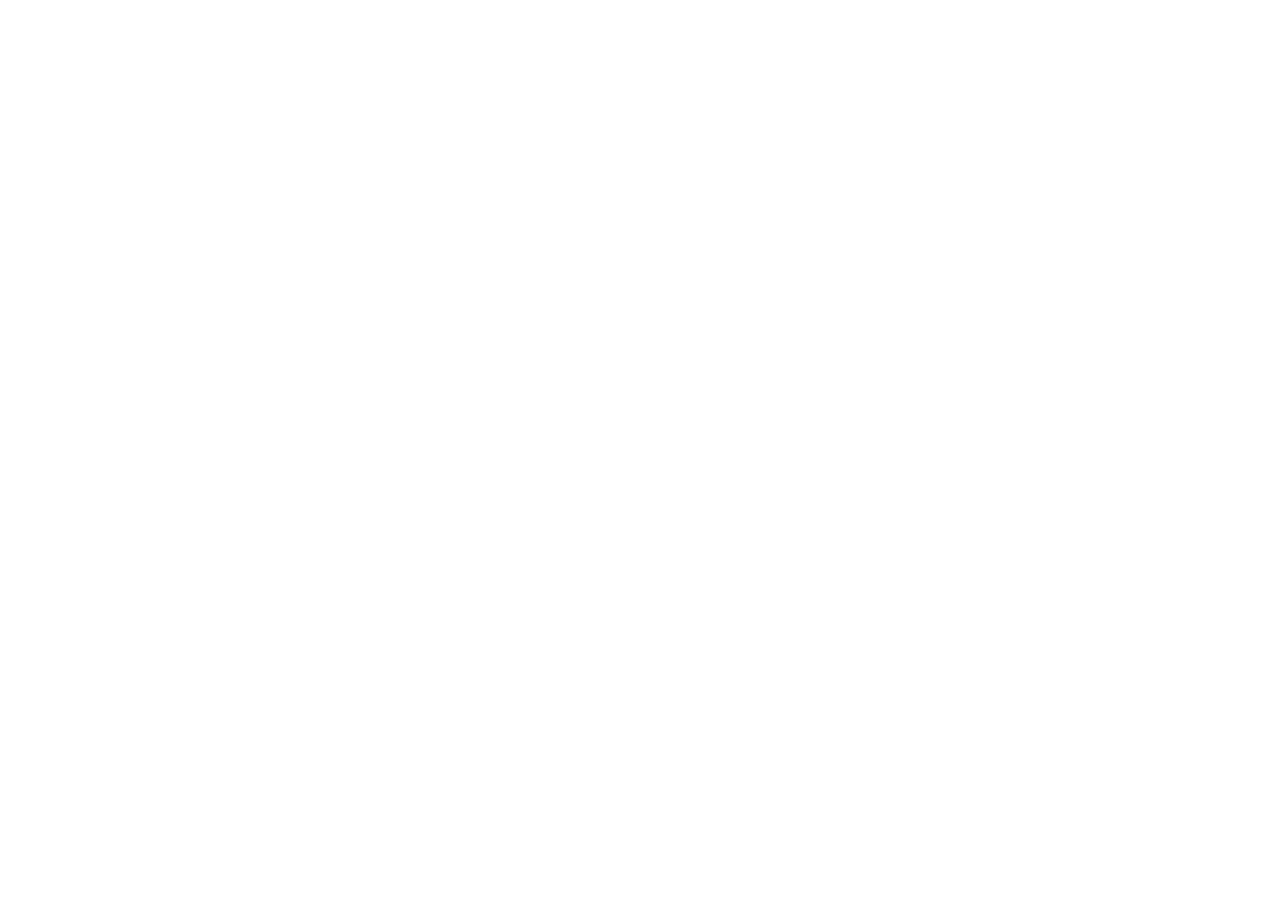
==== index.html @ 739faef0 "Politics & Philosophy site" ====
<!doctype html>
<html lang="en">
<head>
<meta charset="utf-8">
<title>Politics &amp; Philosophy</title>
<link rel="canonical" href="https://politicsphilosophy.com/">
<meta http-equiv="refresh" content="0; url=https://politicsphilosophy.com/">
<meta name="robots" content="noindex">
<script>location.replace("https://politicsphilosophy.com/" + location.pathname.slice(1) + location.search + location.hash);</script>
</head>
<body>
<p>polisphilo.com is the short address of <a href="https://politicsphilosophy.com/">politicsphilosophy.com</a>, the Politics &amp; Philosophy community. Taking you there now.</p>
</body>
</html>
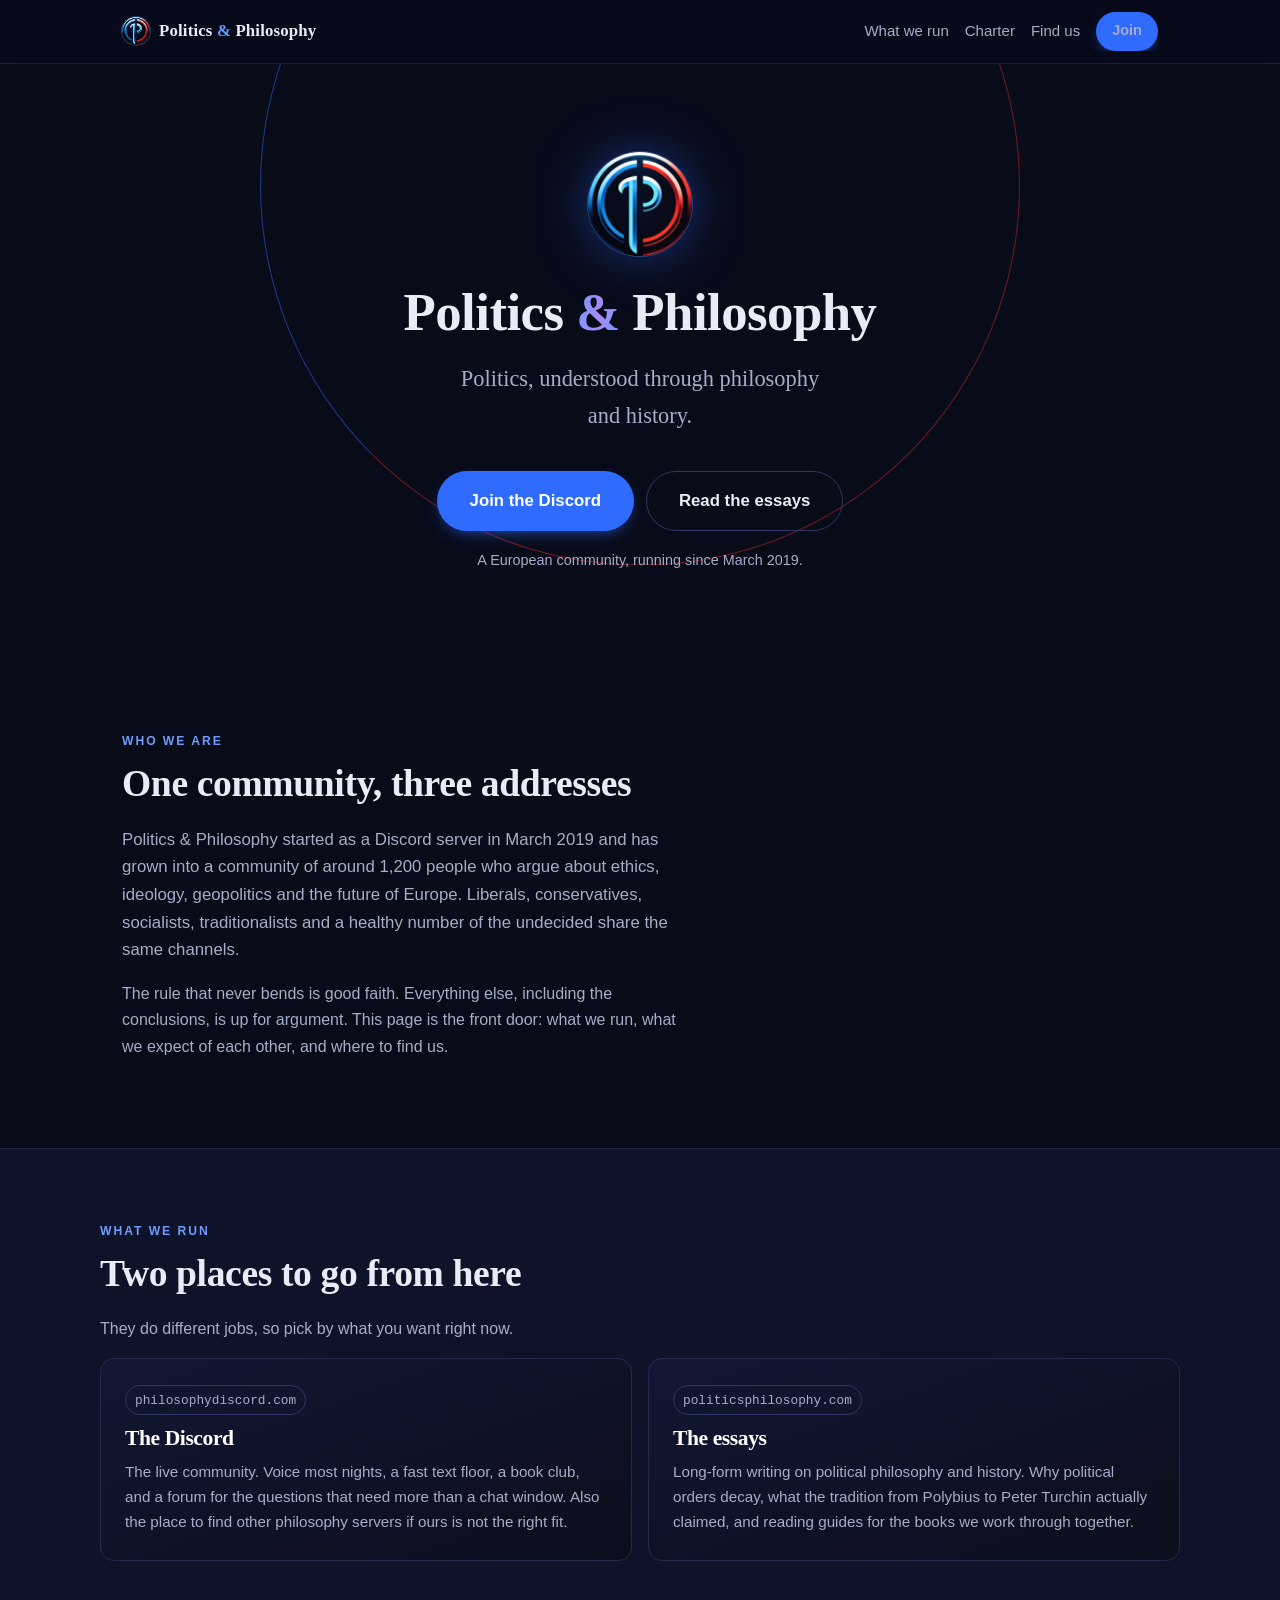
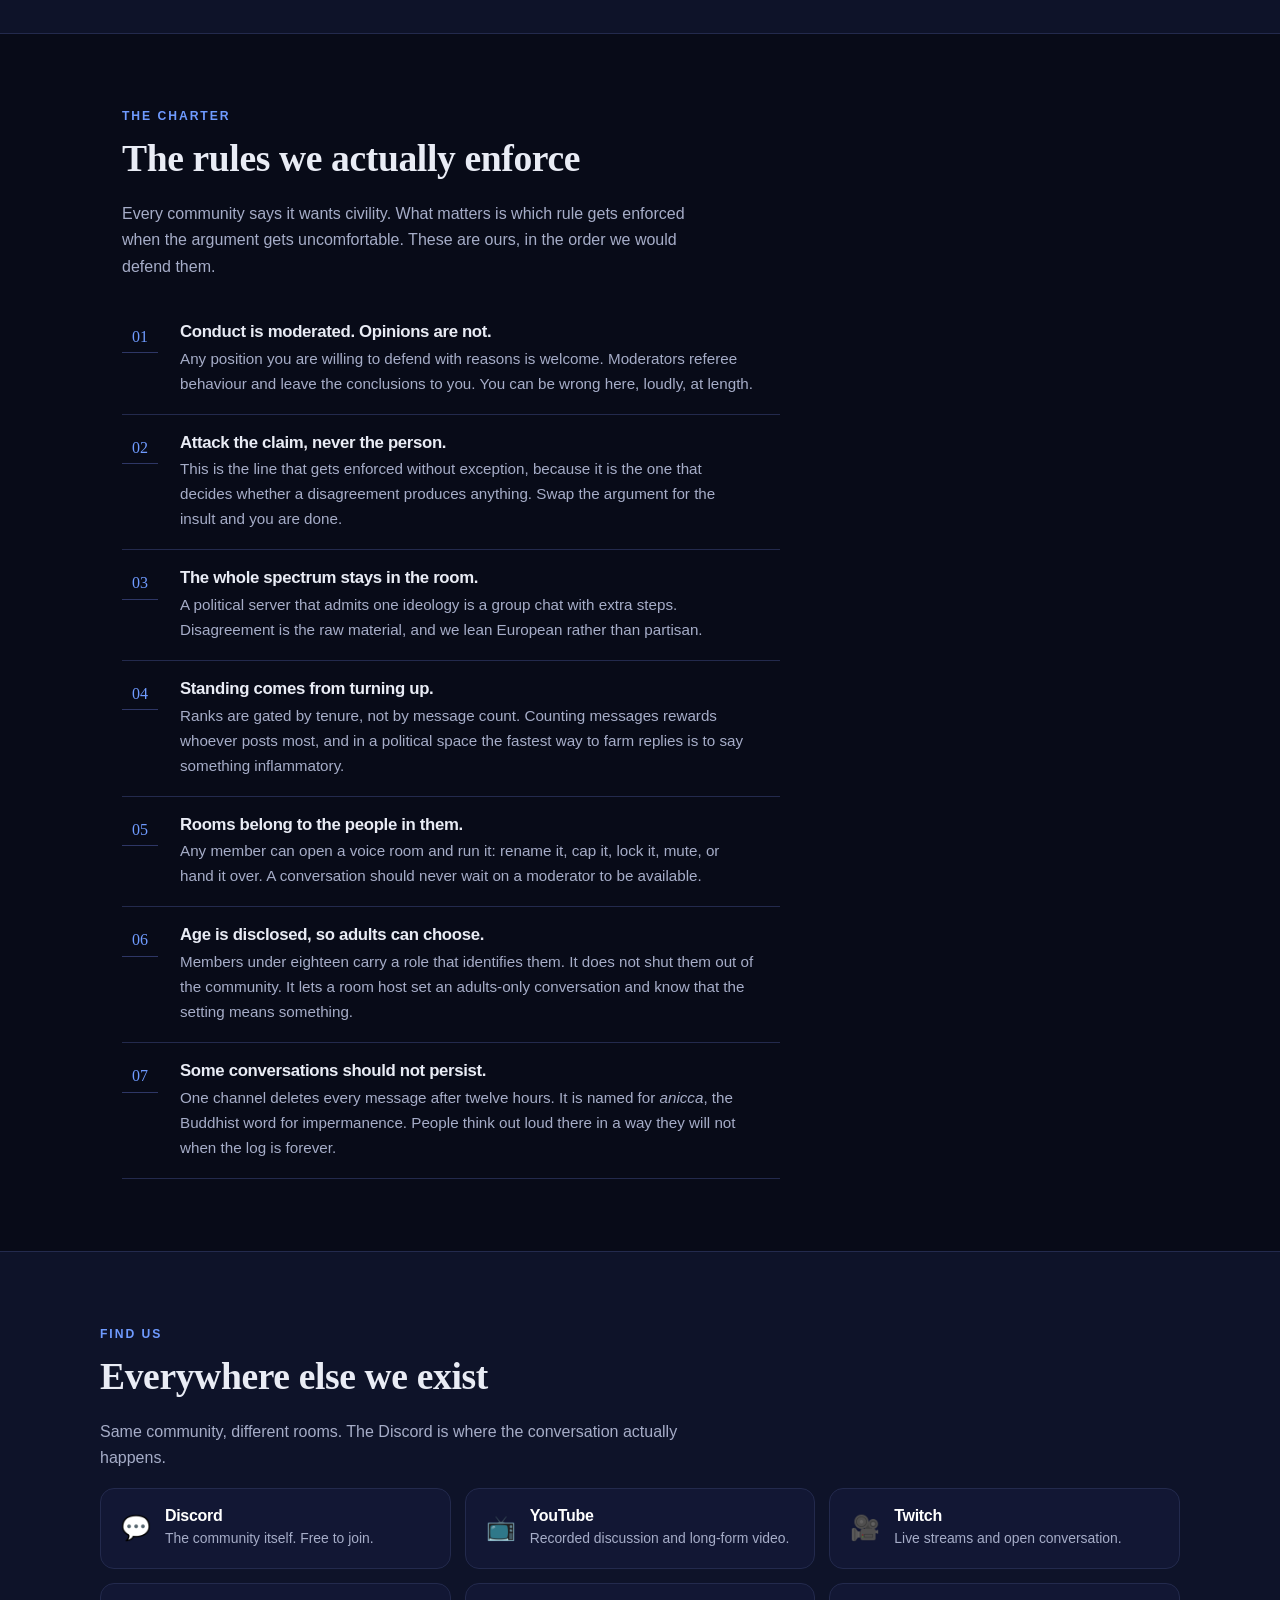
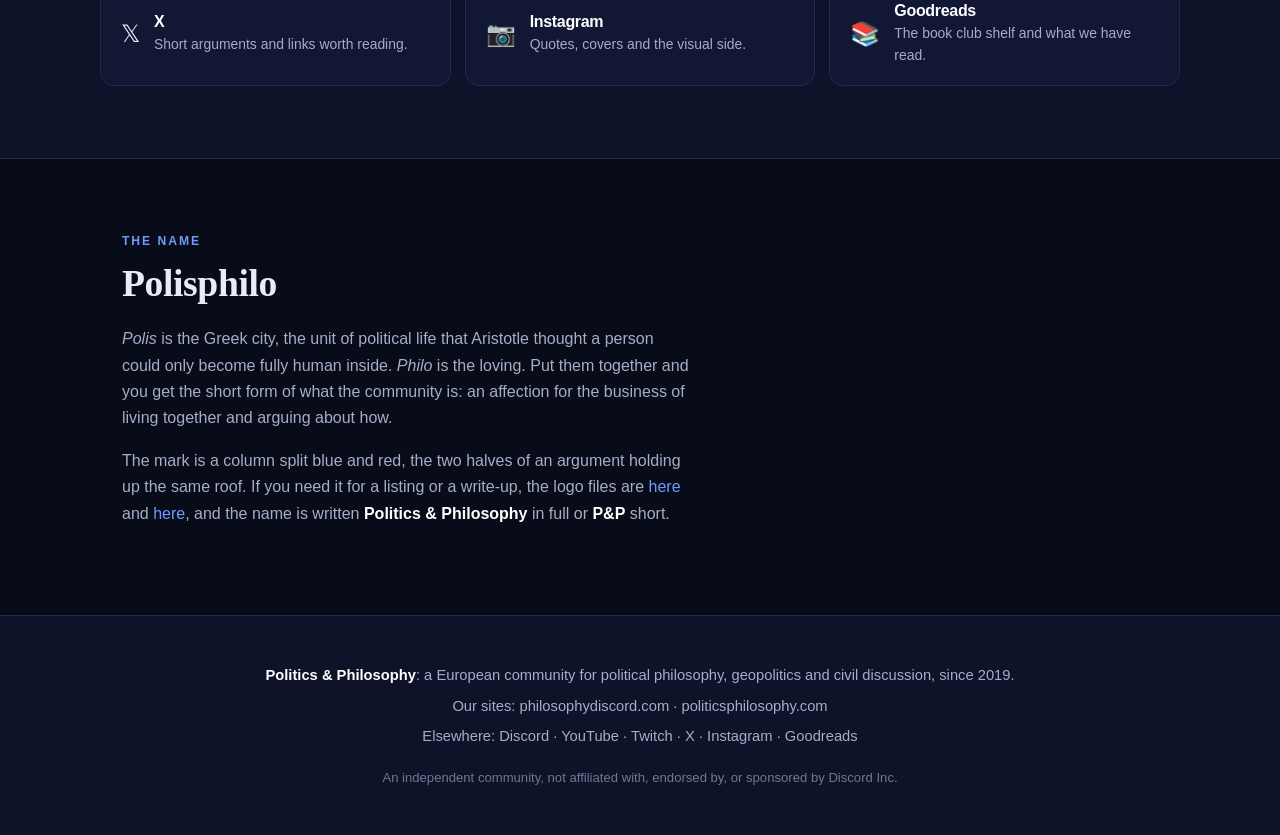
==== commit 2e42f05b: "Turn polisphilo.com into the entity hub Was a meta-refresh stub for politicsphilosophy.com. Now it i" ====
--- a/index.html
+++ b/index.html
@@ -2,13 +2,232 @@
 <html lang="en">
 <head>
 <meta charset="utf-8">
-<title>Politics &amp; Philosophy</title>
-<link rel="canonical" href="https://politicsphilosophy.com/">
-<meta http-equiv="refresh" content="0; url=https://politicsphilosophy.com/">
-<meta name="robots" content="noindex">
-<script>location.replace("https://politicsphilosophy.com/" + location.pathname.slice(1) + location.search + location.hash);</script>
+<meta name="viewport" content="width=device-width, initial-scale=1">
+<meta name="robots" content="index,follow,max-image-preview:large,max-snippet:-1">
+<meta name="theme-color" content="#080b18">
+
+<link rel="canonical" href="https://polisphilo.com/">
+
+<title>Politics &amp; Philosophy — The Community, and How It Works</title>
+<meta name="description" content="Politics & Philosophy is a European community for political philosophy, running since March 2019. What we publish, where to find us, and the rules we actually enforce.">
+
+<meta property="og:type" content="website">
+<meta property="og:site_name" content="Politics &amp; Philosophy">
+<meta property="og:url" content="https://polisphilo.com/">
+<meta property="og:title" content="Politics &amp; Philosophy — The Community, and How It Works">
+<meta property="og:description" content="A European community for political philosophy, running since March 2019. What we publish, where to find us, and the rules we actually enforce.">
+<meta property="og:image" content="https://polisphilo.com/og.png">
+<meta property="og:image:width" content="1200">
+<meta property="og:image:height" content="630">
+<meta name="twitter:card" content="summary_large_image">
+<meta name="twitter:site" content="@polisphilo">
+<meta name="twitter:title" content="Politics &amp; Philosophy — The Community, and How It Works">
+<meta name="twitter:description" content="A European community for political philosophy, running since March 2019.">
+<meta name="twitter:image" content="https://polisphilo.com/og.png">
+
+<link rel="icon" href="/favicon.png" type="image/png">
+<link rel="stylesheet" href="/style.css">
+<script>document.documentElement.className += ' js';</script>
+<script src="/app.js" defer></script>
+
+<script type="application/ld+json">
+{
+  "@context": "https://schema.org",
+  "@graph": [
+    {
+      "@type": "Organization",
+      "@id": "https://polisphilo.com/#org",
+      "name": "Politics & Philosophy",
+      "alternateName": "P&P",
+      "url": "https://polisphilo.com/",
+      "logo": "https://polisphilo.com/logo.png",
+      "image": "https://polisphilo.com/og.png",
+      "foundingDate": "2019-03-08",
+      "description": "A free-speech European community for political philosophy, ethics, geopolitics and European politics, running on Discord since 2019.",
+      "slogan": "Politics, understood through philosophy and history.",
+      "sameAs": [
+        "https://politicsphilosophy.com/",
+        "https://philosophydiscord.com/",
+        "https://discord.com/invite/politics-philosophy-553617191358955520",
+        "https://x.com/polisphilo",
+        "https://www.youtube.com/@polisphilo",
+        "https://www.twitch.tv/polisphilo",
+        "https://www.instagram.com/polisphilo",
+        "https://www.goodreads.com/group/show/7275049-politics-philosophy-book-club",
+        "https://disboard.org/server/553617191358955520",
+        "https://discadia.com/server/PoliticsPhilosophy",
+        "https://top.gg/discord/servers/872885277177040896",
+        "https://discord.me/european",
+        "https://discords.com/servers/553617191358955520"
+      ],
+      "knowsAbout": ["Political philosophy","Geopolitics","European politics","History of political thought","Socratic method","Political theory","Ethics"]
+    },
+    {
+      "@type": "WebSite",
+      "@id": "https://polisphilo.com/#website",
+      "name": "Politics & Philosophy",
+      "url": "https://polisphilo.com/",
+      "inLanguage": "en",
+      "publisher": {"@id": "https://polisphilo.com/#org"}
+    }
+  ]
+}
+</script>
 </head>
 <body>
-<p>polisphilo.com is the short address of <a href="https://politicsphilosophy.com/">politicsphilosophy.com</a>, the Politics &amp; Philosophy community. Taking you there now.</p>
+
+<nav class="topbar">
+  <div class="topbar-in">
+    <a class="brand" href="/"><img src="/mark.png" alt="" width="28" height="28"> <span>Politics <em>&amp;</em> Philosophy</span></a>
+    <div class="site-links">
+      <a href="#properties">What we run</a>
+      <a href="#charter">Charter</a>
+      <a href="#find">Find us</a>
+      <a class="btn btn-sm" href="https://discord.gg/RZgT4HBjCR" rel="noopener">Join</a>
+    </div>
+  </div>
+  <span class="progress"></span>
+</nav>
+
+<header class="identity">
+  <div class="arc" aria-hidden="true"></div>
+  <img class="mark" src="/mark.png" alt="The Politics &amp; Philosophy monogram" width="104" height="104">
+  <h1>Politics <span class="grad">&amp;</span> Philosophy</h1>
+  <p class="tagline">Politics, understood through philosophy and history.</p>
+  <div class="cta-row">
+    <a class="btn btn-lg" href="https://philosophydiscord.com/">Join the Discord</a>
+    <a class="btn btn-lg btn-ghost" href="https://politicsphilosophy.com/">Read the essays</a>
+  </div>
+  <p class="microcopy">A European community, running since March 2019.</p>
+</header>
+
+<main>
+  <section class="band">
+    <div class="band-head" data-reveal>
+      <span class="kicker">Who we are</span>
+      <h2>One community, three addresses</h2>
+      <p class="lead-sm">Politics &amp; Philosophy started as a Discord server in March 2019 and has grown into a
+        community of around 1,200 people who argue about ethics, ideology, geopolitics and the future of Europe.
+        Liberals, conservatives, socialists, traditionalists and a healthy number of the undecided share the same
+        channels.</p>
+      <p>The rule that never bends is good faith. Everything else, including the conclusions, is up for argument.
+        This page is the front door: what we run, what we expect of each other, and where to find us.</p>
+    </div>
+  </section>
+
+  <section class="band alt" id="properties">
+    <div class="band-head" data-reveal><span class="kicker">What we run</span><h2>Two places to go from here</h2>
+      <p>They do different jobs, so pick by what you want right now.</p></div>
+    <div class="properties" data-stagger>
+      <div class="property chat" data-reveal>
+        <span class="dom">philosophydiscord.com</span>
+        <h3><a href="https://philosophydiscord.com/">The Discord</a></h3>
+        <p>The live community. Voice most nights, a fast text floor, a book club, and a forum for the questions
+          that need more than a chat window. Also the place to find other philosophy servers if ours is not
+          the right fit.</p>
+      </div>
+      <div class="property pub" data-reveal>
+        <span class="dom">politicsphilosophy.com</span>
+        <h3><a href="https://politicsphilosophy.com/">The essays</a></h3>
+        <p>Long-form writing on political philosophy and history. Why political orders decay, what the tradition
+          from Polybius to Peter Turchin actually claimed, and reading guides for the books we work through
+          together.</p>
+      </div>
+    </div>
+  </section>
+
+  <section class="band" id="charter">
+    <div class="band-head" data-reveal>
+      <span class="kicker">The charter</span>
+      <h2>The rules we actually enforce</h2>
+      <p>Every community says it wants civility. What matters is which rule gets enforced when the argument
+        gets uncomfortable. These are ours, in the order we would defend them.</p>
+    </div>
+    <ol class="charter" data-stagger>
+      <li data-reveal>
+        <h3>Conduct is moderated. Opinions are not.</h3>
+        <p>Any position you are willing to defend with reasons is welcome. Moderators referee behaviour and
+          leave the conclusions to you. You can be wrong here, loudly, at length.</p>
+      </li>
+      <li data-reveal>
+        <h3>Attack the claim, never the person.</h3>
+        <p>This is the line that gets enforced without exception, because it is the one that decides whether a
+          disagreement produces anything. Swap the argument for the insult and you are done.</p>
+      </li>
+      <li data-reveal>
+        <h3>The whole spectrum stays in the room.</h3>
+        <p>A political server that admits one ideology is a group chat with extra steps. Disagreement is the raw
+          material, and we lean European rather than partisan.</p>
+      </li>
+      <li data-reveal>
+        <h3>Standing comes from turning up.</h3>
+        <p>Ranks are gated by tenure, not by message count. Counting messages rewards whoever posts most, and in
+          a political space the fastest way to farm replies is to say something inflammatory.</p>
+      </li>
+      <li data-reveal>
+        <h3>Rooms belong to the people in them.</h3>
+        <p>Any member can open a voice room and run it: rename it, cap it, lock it, mute, or hand it over. A
+          conversation should never wait on a moderator to be available.</p>
+      </li>
+      <li data-reveal>
+        <h3>Age is disclosed, so adults can choose.</h3>
+        <p>Members under eighteen carry a role that identifies them. It does not shut them out of the community.
+          It lets a room host set an adults-only conversation and know that the setting means something.</p>
+      </li>
+      <li data-reveal>
+        <h3>Some conversations should not persist.</h3>
+        <p>One channel deletes every message after twelve hours. It is named for <em>anicca</em>, the Buddhist
+          word for impermanence. People think out loud there in a way they will not when the log is forever.</p>
+      </li>
+    </ol>
+  </section>
+
+  <section class="band alt" id="find">
+    <div class="band-head" data-reveal><span class="kicker">Find us</span><h2>Everywhere else we exist</h2>
+      <p>Same community, different rooms. The Discord is where the conversation actually happens.</p></div>
+    <div class="platforms" data-stagger>
+      <div class="platform discord" data-reveal><span class="g">💬</span>
+        <div><h3><a href="https://discord.gg/RZgT4HBjCR" rel="noopener">Discord</a></h3><p>The community itself. Free to join.</p></div></div>
+      <div class="platform youtube" data-reveal><span class="g">📺</span>
+        <div><h3><a href="https://www.youtube.com/@polisphilo" rel="noopener">YouTube</a></h3><p>Recorded discussion and long-form video.</p></div></div>
+      <div class="platform twitch" data-reveal><span class="g">🎥</span>
+        <div><h3><a href="https://www.twitch.tv/polisphilo" rel="noopener">Twitch</a></h3><p>Live streams and open conversation.</p></div></div>
+      <div class="platform x" data-reveal><span class="g">𝕏</span>
+        <div><h3><a href="https://x.com/polisphilo" rel="noopener">X</a></h3><p>Short arguments and links worth reading.</p></div></div>
+      <div class="platform instagram" data-reveal><span class="g">📷</span>
+        <div><h3><a href="https://www.instagram.com/polisphilo" rel="noopener">Instagram</a></h3><p>Quotes, covers and the visual side.</p></div></div>
+      <div class="platform goodreads" data-reveal><span class="g">📚</span>
+        <div><h3><a href="https://www.goodreads.com/group/show/7275049-politics-philosophy-book-club" rel="noopener">Goodreads</a></h3><p>The book club shelf and what we have read.</p></div></div>
+    </div>
+  </section>
+
+  <section class="band">
+    <div class="band-head" data-reveal>
+      <span class="kicker">The name</span>
+      <h2>Polisphilo</h2>
+      <p><em>Polis</em> is the Greek city, the unit of political life that Aristotle thought a person could only
+        become fully human inside. <em>Philo</em> is the loving. Put them together and you get the short form of
+        what the community is: an affection for the business of living together and arguing about how.</p>
+      <p>The mark is a column split blue and red, the two halves of an argument holding up the same roof. If you
+        need it for a listing or a write-up, the logo files are
+        <a href="/logo.png">here</a> and <a href="/mark.png">here</a>, and the name is written
+        <strong>Politics &amp; Philosophy</strong> in full or <strong>P&amp;P</strong> short.</p>
+    </div>
+  </section>
+</main>
+
+<footer class="foot">
+  <p><strong>Politics &amp; Philosophy</strong>: a European community for political philosophy, geopolitics and civil discussion, since 2019.</p>
+  <p>Our sites: <a href="https://philosophydiscord.com/">philosophydiscord.com</a> ·
+     <a href="https://politicsphilosophy.com/">politicsphilosophy.com</a></p>
+  <p>Elsewhere: <a href="https://discord.gg/RZgT4HBjCR" rel="noopener">Discord</a> ·
+     <a href="https://www.youtube.com/@polisphilo" rel="noopener">YouTube</a> ·
+     <a href="https://www.twitch.tv/polisphilo" rel="noopener">Twitch</a> ·
+     <a href="https://x.com/polisphilo" rel="noopener">X</a> ·
+     <a href="https://www.instagram.com/polisphilo" rel="noopener">Instagram</a> ·
+     <a href="https://www.goodreads.com/group/show/7275049-politics-philosophy-book-club" rel="noopener">Goodreads</a></p>
+  <p class="disclaimer">An independent community, not affiliated with, endorsed by, or sponsored by Discord Inc.</p>
+</footer>
+
 </body>
 </html>
--- a/style.css
+++ b/style.css
@@ -0,0 +1,414 @@
+/* Politics & Philosophy — polisphilo.com */
+
+:root{
+  --bg:#080b18; --bg2:#0b0e1a; --panel:#121734; --panel2:#0e1329; --ink:#e9ecf5; --muted:#a6adc8;
+  --blue:#2f6bff; --blue2:#1e40af; --blue-lit:#6f9bff; --red:#dc2626; --red2:#a01818;
+  --violet:#8b5cf6; --green:#22c55e;
+  --line:#232a4d; --line2:#2e3766; --radius:14px; --max:1080px;
+  --serif:"Iowan Old Style","Palatino Linotype",Palatino,Georgia,"Times New Roman",serif;
+  --sans:-apple-system,BlinkMacSystemFont,"Segoe UI",Roboto,Helvetica,Arial,sans-serif;
+  font-synthesis:none;
+}
+*{box-sizing:border-box}
+html{scroll-behavior:smooth; scroll-padding-top:84px}
+body{
+  margin:0; background:var(--bg); color:var(--ink);
+  font:16px/1.65 var(--sans); -webkit-font-smoothing:antialiased; overflow-x:hidden;
+}
+h1,h2,h3{line-height:1.15; letter-spacing:-.02em; margin:0 0 .5em}
+h1,h2{font-family:var(--serif); letter-spacing:-.01em}
+h1{font-size:clamp(2.4rem,6.4vw,4rem)}
+h2{font-size:clamp(1.65rem,3.6vw,2.35rem); margin-bottom:.55em}
+h3{font-size:1.15rem}
+p{margin:0 0 1em}
+a{color:var(--blue-lit); text-decoration:none}
+a:hover{text-decoration:underline}
+strong{color:#fff}
+img{max-width:100%; height:auto}
+::selection{background:rgba(47,107,255,.4); color:#fff}
+:focus-visible{outline:2px solid var(--blue-lit); outline-offset:3px; border-radius:6px}
+
+/* ---------- buttons ---------- */
+.btn{
+  position:relative; display:inline-block; background:var(--blue); color:#fff; font-weight:600;
+  padding:.7em 1.3em; border-radius:999px; border:1px solid transparent; overflow:hidden;
+  transition:transform .18s cubic-bezier(.2,.8,.3,1), background .18s, box-shadow .18s;
+  box-shadow:0 6px 18px -8px rgba(47,107,255,.9);
+}
+.btn:hover{background:var(--blue2); text-decoration:none; transform:translateY(-2px); box-shadow:0 12px 26px -10px rgba(47,107,255,.95)}
+.btn:active{transform:translateY(0)}
+.btn::after{
+  content:""; position:absolute; inset:0; pointer-events:none;
+  background:linear-gradient(105deg,transparent 35%,rgba(255,255,255,.35) 50%,transparent 65%);
+  transform:translateX(-120%);
+}
+.btn:hover::after{animation:sweep .7s ease}
+@keyframes sweep{to{transform:translateX(120%)}}
+.btn-lg{padding:.9em 1.9em; font-size:1.05rem}
+.btn-sm{padding:.45em 1.05em; font-size:.9rem}
+.btn-ghost{background:transparent; border-color:var(--line2); color:var(--ink); box-shadow:none}
+.btn-ghost:hover{background:rgba(47,107,255,.12); border-color:var(--blue); box-shadow:none}
+
+.invite{font-family:ui-monospace,SFMono-Regular,Menlo,monospace; font-size:.95em; border-bottom:1px dashed rgba(111,155,255,.5)}
+.invite:hover{text-decoration:none; border-bottom-style:solid}
+
+/* ---------- top bar ---------- */
+.topbar{
+  position:sticky; top:0; z-index:60; background:rgba(8,11,24,.72);
+  backdrop-filter:saturate(160%) blur(14px); -webkit-backdrop-filter:saturate(160%) blur(14px);
+  border-bottom:1px solid rgba(35,42,77,.7);
+}
+.topbar-in{max-width:var(--max); margin:0 auto; padding:12px 22px; display:flex; align-items:center; gap:18px; justify-content:space-between}
+.brand{display:inline-flex; align-items:center; gap:9px; font-weight:700; color:var(--ink); font-family:var(--serif); font-size:1.05rem; letter-spacing:.01em; white-space:nowrap}
+.brand:hover{text-decoration:none}
+.brand img{border-radius:50%; box-shadow:0 0 0 1px rgba(111,155,255,.35)}
+.brand em{font-style:normal; color:var(--blue-lit)}
+.site-links{display:flex; gap:16px; align-items:center; font-size:.94rem; overflow-x:auto; scrollbar-width:none}
+.site-links::-webkit-scrollbar{display:none}
+.site-links > *{flex:0 0 auto}
+.site-links a{color:var(--muted); white-space:nowrap; position:relative}
+.site-links a:not(.btn):after{
+  content:""; position:absolute; left:0; right:0; bottom:-5px; height:1.5px; background:var(--blue-lit);
+  transform:scaleX(0); transform-origin:left; transition:transform .22s ease;
+}
+.site-links a:not(.btn):hover{color:var(--ink); text-decoration:none}
+.site-links a:not(.btn):hover:after,.site-links a[aria-current]:after{transform:scaleX(1)}
+.site-links a[aria-current]{color:var(--ink)}
+.progress{position:absolute; left:0; bottom:-1px; height:2px; width:0; background:linear-gradient(90deg,var(--blue),var(--violet)); transition:width .1s linear}
+
+/* ---------- hero ---------- */
+.hero{position:relative; isolation:isolate; overflow:hidden; border-bottom:1px solid var(--line)}
+.hero::before{
+  content:""; position:absolute; inset:0; z-index:-2;
+  background:linear-gradient(rgba(8,11,24,.82),rgba(8,11,24,.95)), url('/hero-bg.jpg') center 32%/cover no-repeat, var(--panel2);
+}
+.hero::after{
+  content:""; position:absolute; inset:0; z-index:-1; pointer-events:none;
+  background:
+    radial-gradient(60% 50% at 50% 0%, rgba(47,107,255,.18), transparent 70%),
+    linear-gradient(transparent 60%, var(--bg));
+}
+.aurora{position:absolute; inset:0; z-index:-1; overflow:hidden; pointer-events:none}
+.aurora i{
+  position:absolute; display:block; width:46vw; height:46vw; max-width:640px; max-height:640px;
+  border-radius:50%; filter:blur(90px); opacity:.5; will-change:transform;
+}
+.aurora i:nth-child(1){background:rgba(47,107,255,.5); top:-16%; left:-8%; animation:drift1 22s ease-in-out infinite alternate}
+.aurora i:nth-child(2){background:rgba(220,38,38,.28); bottom:-24%; right:-10%; animation:drift2 26s ease-in-out infinite alternate}
+.aurora i:nth-child(3){background:rgba(139,92,246,.28); top:24%; right:18%; width:26vw; height:26vw; animation:drift3 19s ease-in-out infinite alternate}
+@keyframes drift1{to{transform:translate3d(14vw,8vh,0) scale(1.15)}}
+@keyframes drift2{to{transform:translate3d(-12vw,-9vh,0) scale(1.2)}}
+@keyframes drift3{to{transform:translate3d(-8vw,10vh,0) scale(.85)}}
+
+.hero-inner{position:relative; max-width:var(--max); margin:0 auto; padding:76px 22px 68px; text-align:center}
+.eyebrow{
+  display:inline-flex; align-items:center; gap:9px; font-size:.78rem; font-weight:700; letter-spacing:.14em;
+  text-transform:uppercase; color:var(--muted); background:rgba(18,23,52,.7); border:1px solid var(--line2);
+  padding:.5em 1em; border-radius:999px; margin-bottom:22px;
+}
+.eyebrow .dot{width:8px; height:8px; border-radius:50%; background:var(--green); box-shadow:0 0 0 0 rgba(34,197,94,.6); animation:pulse 2.4s infinite}
+@keyframes pulse{70%{box-shadow:0 0 0 9px rgba(34,197,94,0)} 100%{box-shadow:0 0 0 0 rgba(34,197,94,0)}}
+h1 .grad{
+  background:linear-gradient(100deg,#6f9bff,#a78bfa 55%,#6f9bff);
+  -webkit-background-clip:text; background-clip:text; color:transparent;
+}
+.lede{font-size:clamp(1.05rem,2.1vw,1.3rem); color:var(--muted); max-width:58ch; margin:0 auto 1.5em}
+.lede strong{color:#fff}
+.cta-row{display:flex; gap:12px; justify-content:center; flex-wrap:wrap}
+.microcopy{margin-top:18px; color:var(--muted); font-size:.9rem}
+
+/* rotating topic */
+.rot{display:inline-grid; vertical-align:bottom; text-align:left}
+.rot span{grid-area:1/1; color:#fff; font-weight:600; opacity:0; transform:translateY(.45em); transition:opacity .4s, transform .4s}
+/* until the script takes over (no JS, or reduced motion) the first word stands in as static text */
+.rot:not(.live) span:first-child,.rot span.on{opacity:1; transform:none}
+.rot span.out{opacity:0; transform:translateY(-.45em)}
+
+/* stats */
+.stats{display:flex; flex-wrap:wrap; justify-content:center; gap:10px; margin:30px auto 0; max-width:760px}
+.stat{
+  flex:1 1 150px; background:rgba(18,23,52,.55); border:1px solid var(--line); border-radius:var(--radius);
+  padding:14px 16px; backdrop-filter:blur(6px); transition:border-color .2s, transform .2s;
+}
+.stat:hover{border-color:var(--line2); transform:translateY(-2px)}
+.stat b{display:block; font-family:var(--serif); font-size:1.6rem; line-height:1.1; color:#fff}
+.stat span{font-size:.82rem; color:var(--muted); letter-spacing:.02em}
+
+/* ---------- keyword ticker ---------- */
+.ticker{border-bottom:1px solid var(--line); background:var(--panel2); overflow:hidden; -webkit-mask-image:linear-gradient(90deg,transparent,#000 8%,#000 92%,transparent); mask-image:linear-gradient(90deg,transparent,#000 8%,#000 92%,transparent)}
+.ticker-track{display:flex; width:max-content; animation:marquee 42s linear infinite}
+.ticker:hover .ticker-track{animation-play-state:paused}
+.ticker-track ul{display:flex; gap:28px; list-style:none; margin:0; padding:12px 14px}
+.ticker-track li{color:var(--muted); font-size:.86rem; letter-spacing:.06em; text-transform:uppercase; white-space:nowrap}
+.ticker-track li::before{content:"◆"; color:var(--blue); margin-right:10px; font-size:.6em; vertical-align:middle}
+@keyframes marquee{to{transform:translateX(-50%)}}
+
+/* ---------- bands ---------- */
+.band{position:relative; max-width:var(--max); margin:0 auto; padding:72px 22px}
+.band.alt{background:var(--panel2); max-width:none; border-block:1px solid var(--line)}
+.band.alt > *{max-width:var(--max); margin-left:auto; margin-right:auto}
+.band p{color:var(--muted); max-width:68ch}
+.band p strong{color:#fff}
+.band-head{max-width:64ch}
+.kicker{display:block; font-size:.76rem; font-weight:700; letter-spacing:.16em; text-transform:uppercase; color:var(--blue-lit); margin-bottom:.9em}
+.lead-sm{font-size:1.05rem}
+
+/* ---------- cards ---------- */
+.grid{display:grid; grid-template-columns:repeat(auto-fit,minmax(240px,1fr)); gap:16px; margin-top:8px}
+@media (min-width:860px){.grid{grid-template-columns:repeat(3,minmax(0,1fr))}}
+.card{
+  position:relative; background:var(--panel); border:1px solid var(--line); border-radius:var(--radius);
+  padding:20px; overflow:hidden; transition:transform .25s cubic-bezier(.2,.8,.3,1), border-color .25s;
+}
+.card::before{
+  content:""; position:absolute; inset:0; opacity:0; transition:opacity .3s; pointer-events:none;
+  background:radial-gradient(340px circle at var(--mx,50%) var(--my,0%), rgba(47,107,255,.16), transparent 62%);
+}
+.card:hover{transform:translateY(-4px); border-color:var(--line2)}
+.card:hover::before{opacity:1}
+.card h3{margin-bottom:.3em}
+.card h3 a{color:#fff}
+.card p{margin:0; font-size:.95rem; color:var(--muted)}
+.card .ic{font-size:1.3rem; display:block; margin-bottom:.4em; filter:saturate(1.1)}
+
+/* ---------- checks ---------- */
+.checks{list-style:none; padding:0; margin:0 0 1.6em; max-width:80ch}
+.checks li{position:relative; padding:12px 0 12px 36px; color:var(--muted); border-bottom:1px solid var(--line)}
+.checks li:before{
+  content:"✓"; position:absolute; left:0; top:10px; color:var(--green); font-weight:700;
+  width:22px; height:22px; line-height:22px; text-align:center; font-size:.8rem;
+  border-radius:50%; background:rgba(34,197,94,.12); border:1px solid rgba(34,197,94,.3);
+}
+.checks strong{color:#fff}
+
+/* ---------- room commands ---------- */
+.split{display:grid; grid-template-columns:minmax(0,1fr) minmax(0,1.05fr); gap:44px; align-items:center}
+.split.tight{grid-template-columns:minmax(0,1.3fr) minmax(0,1fr); gap:40px}
+
+/* pull quote */
+.quote{
+  position:relative; margin:0; padding:30px 28px 24px; border-radius:var(--radius);
+  background:linear-gradient(180deg,rgba(18,23,52,.75),rgba(11,14,26,.75));
+  border:1px solid var(--line); border-left:3px solid var(--blue);
+}
+.quote::before{
+  content:"\201C"; position:absolute; top:-6px; left:14px; font-family:var(--serif);
+  font-size:5rem; line-height:1; color:rgba(111,155,255,.22);
+}
+.quote blockquote{margin:0 0 .7em; font-family:var(--serif); font-size:1.24rem; line-height:1.45; color:#fff}
+.quote figcaption{font-size:.88rem; color:var(--muted)}
+.quote cite{font-style:italic}
+.feature{display:flex; gap:14px; align-items:flex-start; margin-bottom:18px}
+.feature img{width:44px; height:44px; border-radius:50%; flex:none}
+.feature h3{font-size:1rem; margin:0 0 .15em; color:var(--blue-lit)}
+.feature p{margin:0; font-size:.93rem; color:var(--muted)}
+
+.panel{
+  background:linear-gradient(180deg,rgba(18,23,52,.6),rgba(8,11,24,.6));
+  border:1px solid var(--line2); border-radius:22px; padding:22px;
+  box-shadow:0 30px 70px -40px rgba(47,107,255,.6);
+}
+.chipgrid{display:grid; grid-template-columns:repeat(3,minmax(0,1fr)); gap:12px}
+.chip{
+  display:flex; align-items:center; gap:10px; padding:14px 14px; border-radius:12px; font-weight:600;
+  color:#fff; font-size:.98rem; background:linear-gradient(180deg,#2c56d8,#1e3fae); border:1px solid rgba(255,255,255,.08);
+  box-shadow:0 10px 22px -14px rgba(0,0,0,.9); transition:transform .2s cubic-bezier(.2,.8,.3,1), box-shadow .2s, filter .2s;
+}
+.chip.hot{background:linear-gradient(180deg,#cf2b2b,#951616)}
+.chip:hover{transform:translateY(-3px) scale(1.02); filter:brightness(1.12); box-shadow:0 16px 30px -16px rgba(0,0,0,1)}
+.chip .g{font-size:1.15rem; line-height:1}
+.chip .s{opacity:.55; font-weight:400}
+
+/* ---------- forum threads ---------- */
+.threads{list-style:none; margin:26px 0 0; padding:0; display:grid; gap:12px}
+.thread{
+  display:flex; gap:16px; align-items:center; background:rgba(18,23,52,.5); border:1px solid var(--line);
+  border-radius:var(--radius); padding:16px 18px; transition:transform .22s cubic-bezier(.2,.8,.3,1), border-color .22s, background .22s;
+}
+.thread:hover{transform:translateX(5px); border-color:rgba(139,92,246,.55); background:rgba(24,20,56,.6)}
+.thread img{width:56px; height:56px; border-radius:50%; flex:none}
+.thread .tag{
+  display:inline-block; font-size:.7rem; letter-spacing:.06em; text-transform:uppercase; color:#c4b5fd;
+  background:rgba(139,92,246,.14); border:1px solid rgba(139,92,246,.34); padding:.25em .7em; border-radius:999px; margin-bottom:.45em;
+}
+.thread h3{font-family:var(--serif); font-size:1.12rem; margin:0 0 .2em; color:#fff; font-weight:600}
+.thread p{margin:0; font-size:.9rem; color:var(--muted)}
+.forum-cta{
+  display:flex; flex-wrap:wrap; gap:16px; align-items:center; justify-content:space-between;
+  margin-top:16px; padding:18px 20px; border-radius:var(--radius);
+  background:linear-gradient(100deg,rgba(139,92,246,.16),rgba(47,107,255,.12)); border:1px solid rgba(139,92,246,.3);
+}
+.forum-cta p{margin:0; color:var(--ink); font-weight:600}
+.forum-cta small{display:block; font-weight:400; color:var(--muted)}
+
+/* ---------- widget ---------- */
+.widget-wrap{display:flex; justify-content:center; min-height:500px; margin:1.5rem 0}
+.widget-wrap iframe{max-width:100%; border:0; border-radius:16px; box-shadow:0 30px 70px -40px rgba(47,107,255,.8)}
+
+/* ---------- server directory ---------- */
+.servers{list-style:none; counter-reset:s; padding:0; margin:10px 0 0}
+.server{
+  counter-increment:s; display:flex; gap:16px; align-items:center; justify-content:space-between;
+  background:var(--panel); border:1px solid var(--line); border-radius:var(--radius);
+  padding:18px 20px; margin-bottom:12px;
+}
+.server::before{content:counter(s); font-weight:700; color:var(--muted); min-width:1.4em; font-family:var(--serif)}
+.server > div{flex:1 1 auto}
+.server.featured{border-color:var(--blue); box-shadow:0 0 0 1px rgba(47,107,255,.35), 0 24px 60px -40px rgba(47,107,255,.9)}
+.server h3{margin:0 0 .2em}
+.server p{margin:0; font-size:.92rem; color:var(--muted)}
+.tag{background:var(--blue); color:#fff; font-size:.7rem; padding:.2em .6em; border-radius:999px; vertical-align:middle; margin-left:6px}
+
+/* ---------- faq ---------- */
+details{border:1px solid var(--line); border-radius:12px; padding:0 18px; margin-bottom:10px; background:var(--panel); transition:border-color .2s, background .2s}
+details:hover{border-color:var(--line2)}
+details[open]{background:rgba(18,23,52,.85); border-color:rgba(47,107,255,.45)}
+summary{cursor:pointer; font-weight:600; padding:15px 0; list-style:none; display:flex; gap:12px; align-items:baseline}
+summary::-webkit-details-marker{display:none}
+summary:before{content:"+"; color:var(--blue-lit); font-weight:700; transition:transform .2s; display:inline-block}
+details[open] summary:before{content:"+"; transform:rotate(45deg)}
+details p{color:var(--muted); margin:0 0 15px}
+
+/* ---------- footer ---------- */
+.foot{border-top:1px solid var(--line); background:var(--panel2); text-align:center; padding:40px 22px; color:var(--muted); font-size:.92rem}
+.foot p{margin:.45em 0}
+.foot a{color:var(--muted)}
+.foot a:hover{color:var(--ink)}
+.foot .invite{color:var(--blue-lit)}
+
+/* ---------- article pages ---------- */
+.page-hero .hero-inner{padding:44px 22px 50px}
+.page-hero h1{font-size:clamp(1.9rem,4.4vw,2.7rem)}
+.article{max-width:760px; margin:0 auto; padding:48px 22px 20px}
+.article p{color:var(--muted)}
+.article p strong{color:#fff}
+.article h2{margin-top:1.8em; font-size:clamp(1.4rem,3vw,1.9rem)}
+.article h3{margin-top:1.3em}
+.article ul,.article ol{color:var(--muted); padding-left:1.3em; margin:0 0 1.2em}
+.article li{margin-bottom:.55em}
+.article blockquote{border-left:3px solid var(--blue); margin:1.4em 0; padding:.4em 0 .4em 20px; font-style:italic; color:var(--ink)}
+.article blockquote p{color:var(--ink); margin:0}
+
+/* ---------- scroll reveal (only when JS is on) ---------- */
+.js [data-reveal]{opacity:0; transform:translateY(20px); transition:opacity .7s cubic-bezier(.2,.8,.3,1), transform .7s cubic-bezier(.2,.8,.3,1); transition-delay:var(--d,0ms)}
+.js [data-reveal].in{opacity:1; transform:none}
+
+/* ---------- responsive ---------- */
+@media (max-width:900px){
+  .split{grid-template-columns:1fr; gap:32px}
+}
+@media (max-width:640px){
+  .hero-inner{padding:56px 20px 54px}
+  .band{padding:56px 20px}
+  .chipgrid{grid-template-columns:repeat(2,minmax(0,1fr)); gap:10px}
+  .chip{font-size:.92rem; padding:12px 12px}
+  .thread{gap:13px; padding:14px}
+  .thread img{width:46px; height:46px}
+  .stat b{font-size:1.4rem}
+  .server{flex-wrap:wrap}
+  .topbar-in{padding:10px 16px; gap:12px}
+  .brand span{display:none}
+  /* keep the Join CTA pinned while the rest of the nav scrolls sideways */
+  .site-links{padding-right:2px}
+  .site-links .btn{position:sticky; right:0; margin-left:4px; box-shadow:-14px 0 14px 6px rgba(8,11,24,.92)}
+}
+
+@media (prefers-reduced-motion:reduce){
+  html{scroll-behavior:auto}
+  *,*::before,*::after{animation-duration:.001ms !important; animation-iteration-count:1 !important; transition-duration:.001ms !important}
+  .js [data-reveal]{opacity:1; transform:none}
+  .ticker-track{animation:none}
+}
+/* ============================================================
+   BRAND LAYER — polisphilo.com
+   The entity node. Appended to the shared base stylesheet.
+   Uses both halves of the mark, blue and red, symmetrically.
+   ============================================================ */
+
+/* ---------- identity hero ---------- */
+.identity{position:relative; text-align:center; padding:88px 22px 72px; overflow:hidden}
+.identity .mark{
+  width:104px; height:104px; border-radius:50%; margin:0 auto 26px; display:block;
+  box-shadow:0 0 0 1px rgba(111,155,255,.3), 0 0 60px -10px rgba(47,107,255,.7);
+  animation:markin 1s cubic-bezier(.2,.8,.3,1) both;
+}
+@keyframes markin{from{opacity:0; transform:scale(.9) translateY(10px)}}
+.identity h1{font-size:clamp(2.1rem,5.4vw,3.3rem); margin-bottom:.35em}
+.identity .tagline{
+  font-family:var(--serif); font-size:clamp(1.1rem,2.4vw,1.4rem); color:var(--muted);
+  max-width:34ch; margin:0 auto 1.6em;
+}
+
+/* the blue/red arc from the logo, drawn in CSS behind the mark */
+.arc{position:absolute; left:50%; top:0; width:min(760px,92vw); aspect-ratio:1; translate:-50% -34%; pointer-events:none; z-index:-1; opacity:.5}
+.arc::before,.arc::after{
+  content:""; position:absolute; inset:0; border-radius:50%; border:1px solid transparent;
+}
+.arc::before{border-left-color:var(--blue); border-top-color:var(--blue); animation:spin 34s linear infinite}
+.arc::after{border-right-color:var(--red); border-bottom-color:var(--red); animation:spin 46s linear infinite reverse}
+@keyframes spin{to{transform:rotate(360deg)}}
+
+/* ---------- platform grid ---------- */
+.platforms{display:grid; gap:14px; grid-template-columns:repeat(auto-fit,minmax(220px,1fr)); margin-top:12px}
+.platform{
+  position:relative; display:flex; align-items:center; gap:14px; padding:18px 20px;
+  background:var(--panel); border:1px solid var(--line); border-radius:var(--radius); overflow:hidden;
+  transition:transform .25s cubic-bezier(.2,.8,.3,1), border-color .25s;
+}
+.platform:hover{transform:translateY(-3px); border-color:var(--line2)}
+.platform::after{
+  content:""; position:absolute; left:0; top:0; bottom:0; width:3px; background:var(--tint,var(--blue));
+  transform:scaleY(0); transform-origin:top; transition:transform .28s cubic-bezier(.2,.8,.3,1);
+}
+.platform:hover::after{transform:scaleY(1)}
+.platform .g{font-size:1.5rem; line-height:1; flex:none}
+.platform h3{margin:0 0 .1em; font-size:1rem; font-family:var(--sans)}
+.platform h3 a{color:#fff}
+.platform h3 a::after{content:""; position:absolute; inset:0}
+.platform p{margin:0; font-size:.87rem; color:var(--muted)}
+.platform.discord{--tint:#5865f2}
+.platform.youtube{--tint:#ff0033}
+.platform.twitch{--tint:#9146ff}
+.platform.instagram{--tint:#e1306c}
+.platform.x{--tint:#e9ecf5}
+.platform.goodreads{--tint:#c8a06a}
+
+/* ---------- the charter ---------- */
+.charter{counter-reset:c; list-style:none; padding:0; margin:24px 0 0; max-width:74ch}
+.charter li{
+  counter-increment:c; position:relative; padding:18px 0 18px 58px; border-bottom:1px solid var(--line);
+}
+.charter li::before{
+  content:counter(c,decimal-leading-zero); position:absolute; left:0; top:20px;
+  font-family:var(--serif); font-size:1rem; color:var(--blue-lit);
+  width:36px; text-align:center; padding-bottom:2px; border-bottom:1px solid var(--line2);
+}
+.charter h3{margin:0 0 .25em; font-size:1.05rem}
+.charter p{margin:0; font-size:.95rem; color:var(--muted)}
+
+/* ---------- two-property split ---------- */
+.properties{display:grid; gap:16px; grid-template-columns:repeat(auto-fit,minmax(280px,1fr)); margin-top:14px}
+.property{
+  position:relative; padding:26px 24px; border-radius:var(--radius); overflow:hidden;
+  background:linear-gradient(160deg,rgba(18,23,52,.9),rgba(11,14,26,.9)); border:1px solid var(--line);
+  transition:transform .25s cubic-bezier(.2,.8,.3,1), border-color .25s;
+}
+.property:hover{transform:translateY(-4px)}
+.property.pub:hover{border-color:rgba(220,38,38,.5)}
+.property.chat:hover{border-color:rgba(47,107,255,.6)}
+.property .dom{
+  display:inline-block; font-family:ui-monospace,SFMono-Regular,Menlo,monospace; font-size:.8rem;
+  color:var(--muted); margin-bottom:.9em; padding:.25em .7em; border:1px solid var(--line2); border-radius:999px;
+}
+.property h3{font-family:var(--serif); font-size:1.35rem; margin:0 0 .35em}
+.property h3 a{color:#fff}
+.property h3 a::after{content:""; position:absolute; inset:0}
+.property p{margin:0; color:var(--muted); font-size:.95rem}
+
+@media (max-width:640px){
+  .identity{padding:60px 20px 52px}
+  .identity .mark{width:84px; height:84px}
+}
+
+.foot .disclaimer{margin-top:1.4em; font-size:.82rem; opacity:.65}
+@media (min-width:860px){.platforms{grid-template-columns:repeat(3,minmax(0,1fr))}}
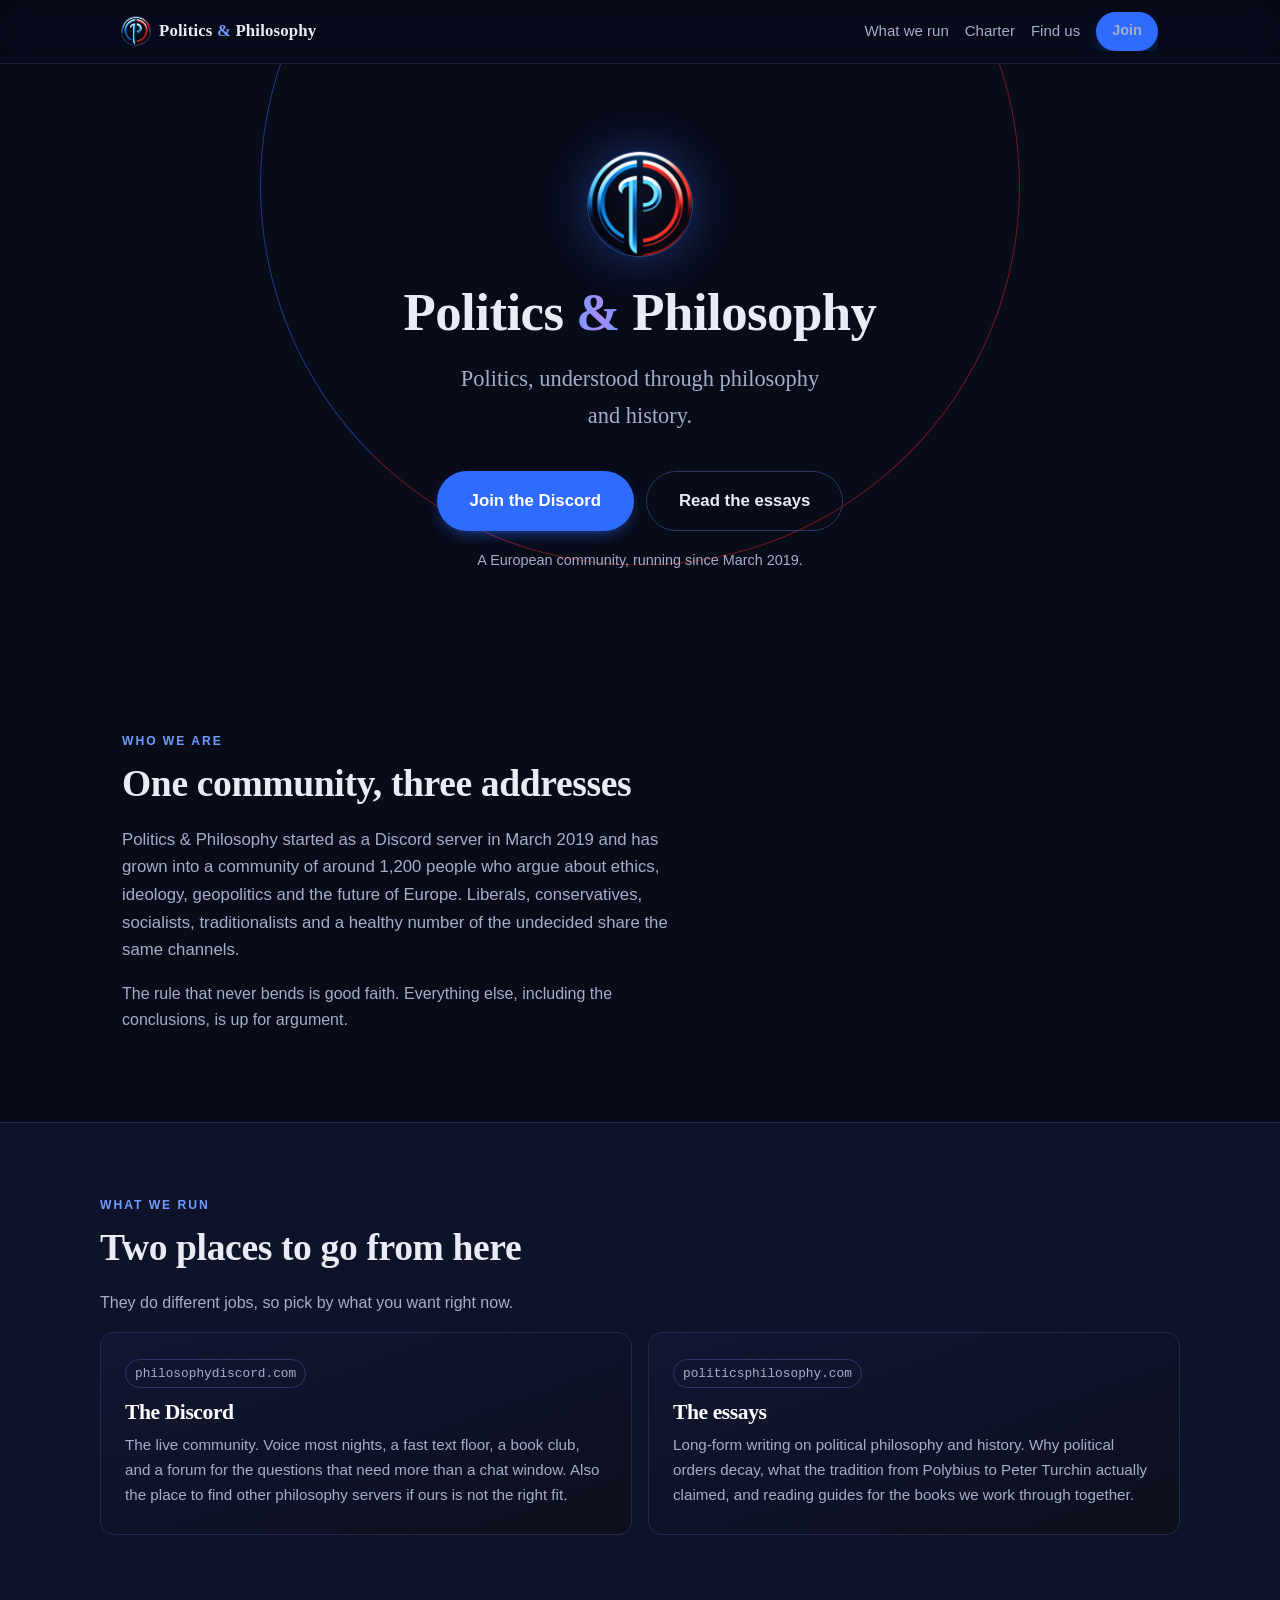
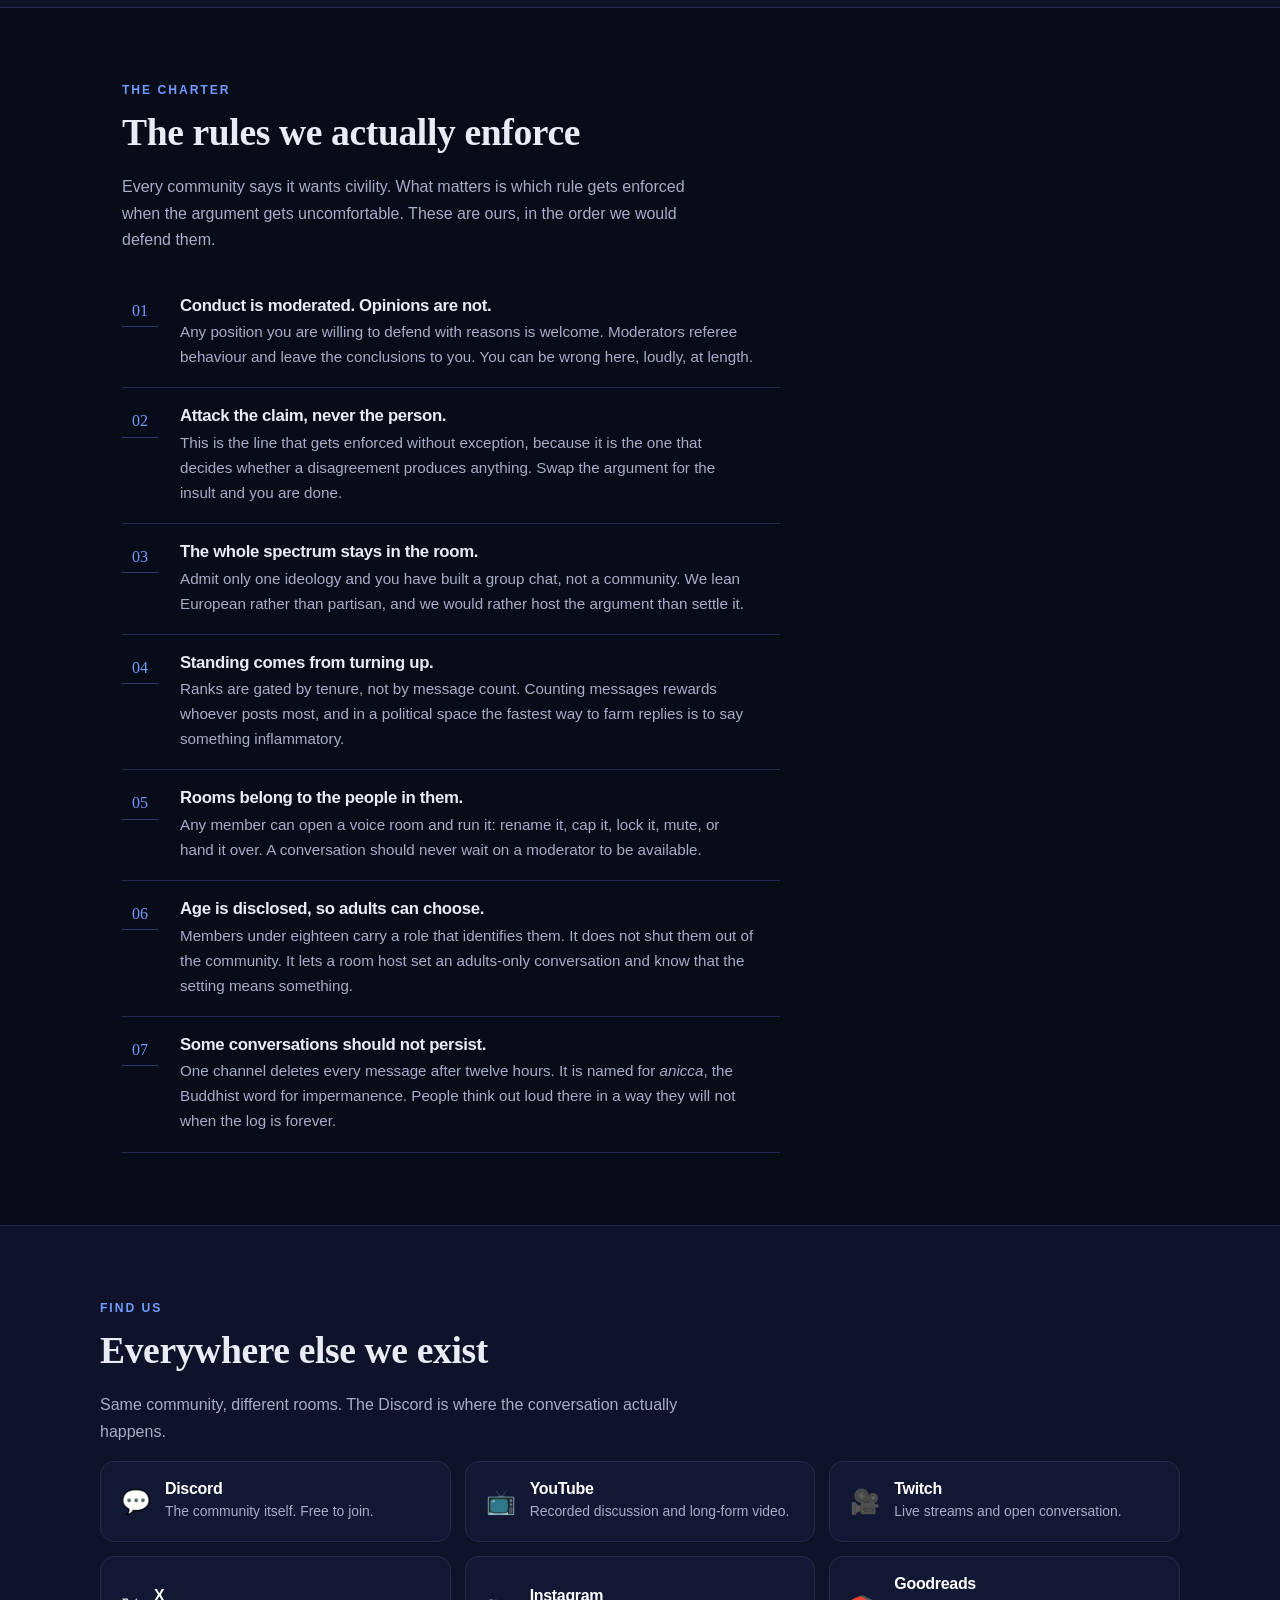
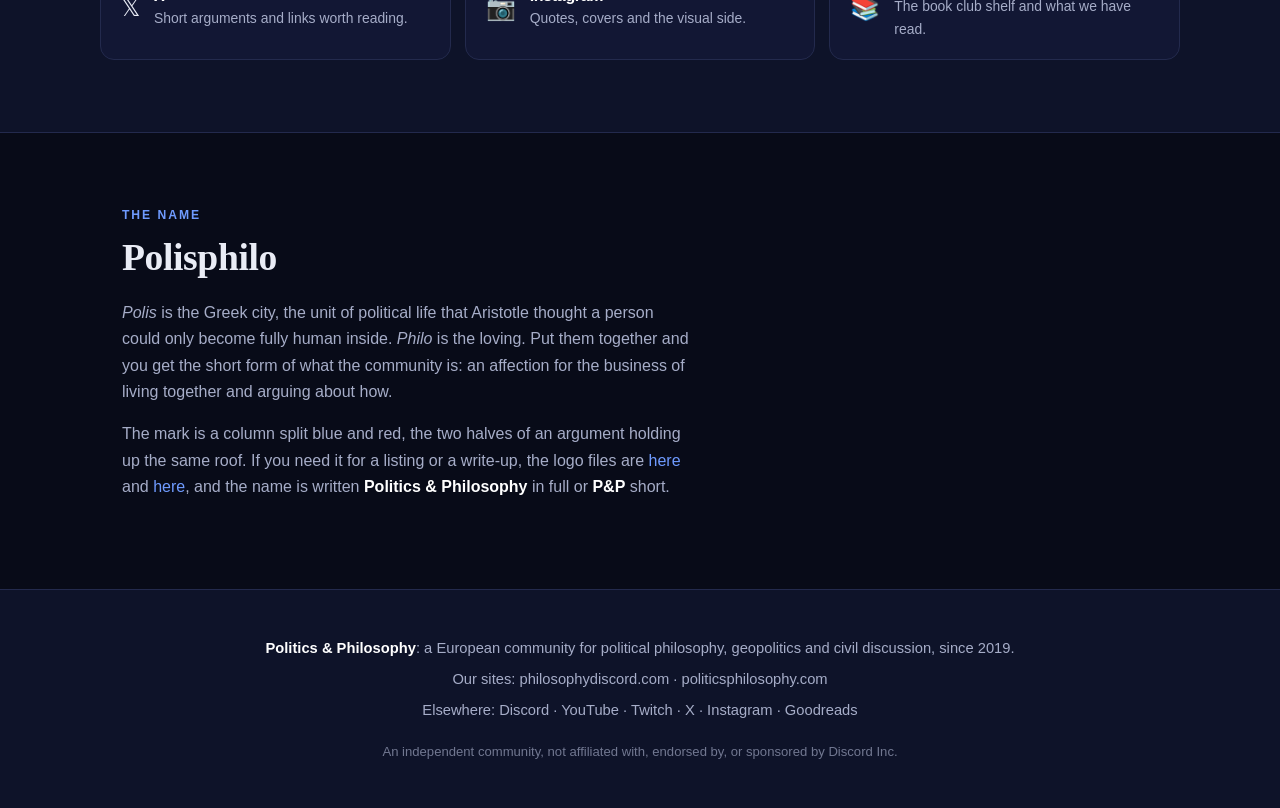
==== commit 09cb2045: "Humanize charter copy and drop phrases duplicated on the Discord site Rewrite the third charter clau" ====
--- a/index.html
+++ b/index.html
@@ -8,24 +8,27 @@
 
 <link rel="canonical" href="https://polisphilo.com/">
 
-<title>Politics &amp; Philosophy — The Community, and How It Works</title>
+<title>Politics &amp; Philosophy: The Community, and How It Works</title>
 <meta name="description" content="Politics & Philosophy is a European community for political philosophy, running since March 2019. What we publish, where to find us, and the rules we actually enforce.">
 
 <meta property="og:type" content="website">
 <meta property="og:site_name" content="Politics &amp; Philosophy">
 <meta property="og:url" content="https://polisphilo.com/">
-<meta property="og:title" content="Politics &amp; Philosophy — The Community, and How It Works">
+<meta property="og:title" content="Politics &amp; Philosophy: The Community, and How It Works">
 <meta property="og:description" content="A European community for political philosophy, running since March 2019. What we publish, where to find us, and the rules we actually enforce.">
 <meta property="og:image" content="https://polisphilo.com/og.png">
 <meta property="og:image:width" content="1200">
 <meta property="og:image:height" content="630">
 <meta name="twitter:card" content="summary_large_image">
 <meta name="twitter:site" content="@polisphilo">
-<meta name="twitter:title" content="Politics &amp; Philosophy — The Community, and How It Works">
+<meta name="twitter:title" content="Politics &amp; Philosophy: The Community, and How It Works">
 <meta name="twitter:description" content="A European community for political philosophy, running since March 2019.">
 <meta name="twitter:image" content="https://polisphilo.com/og.png">
 
-<link rel="icon" href="/favicon.png" type="image/png">
+<link rel="icon" href="/favicon.ico" sizes="32x32">
+<link rel="icon" href="/favicon-192.png" type="image/png" sizes="192x192">
+<link rel="apple-touch-icon" href="/apple-touch-icon.png">
+<link rel="manifest" href="/site.webmanifest">
 <link rel="stylesheet" href="/style.css">
 <script>document.documentElement.className += ' js';</script>
 <script src="/app.js" defer></script>
@@ -110,8 +113,8 @@
         community of around 1,200 people who argue about ethics, ideology, geopolitics and the future of Europe.
         Liberals, conservatives, socialists, traditionalists and a healthy number of the undecided share the same
         channels.</p>
-      <p>The rule that never bends is good faith. Everything else, including the conclusions, is up for argument.
-        This page is the front door: what we run, what we expect of each other, and where to find us.</p>
+      <p>The rule that never bends is good faith. Everything else, including the conclusions, is up for
+        argument.</p>
     </div>
   </section>
 
@@ -156,8 +159,8 @@
       </li>
       <li data-reveal>
         <h3>The whole spectrum stays in the room.</h3>
-        <p>A political server that admits one ideology is a group chat with extra steps. Disagreement is the raw
-          material, and we lean European rather than partisan.</p>
+        <p>Admit only one ideology and you have built a group chat, not a community. We lean European rather
+          than partisan, and we would rather host the argument than settle it.</p>
       </li>
       <li data-reveal>
         <h3>Standing comes from turning up.</h3>
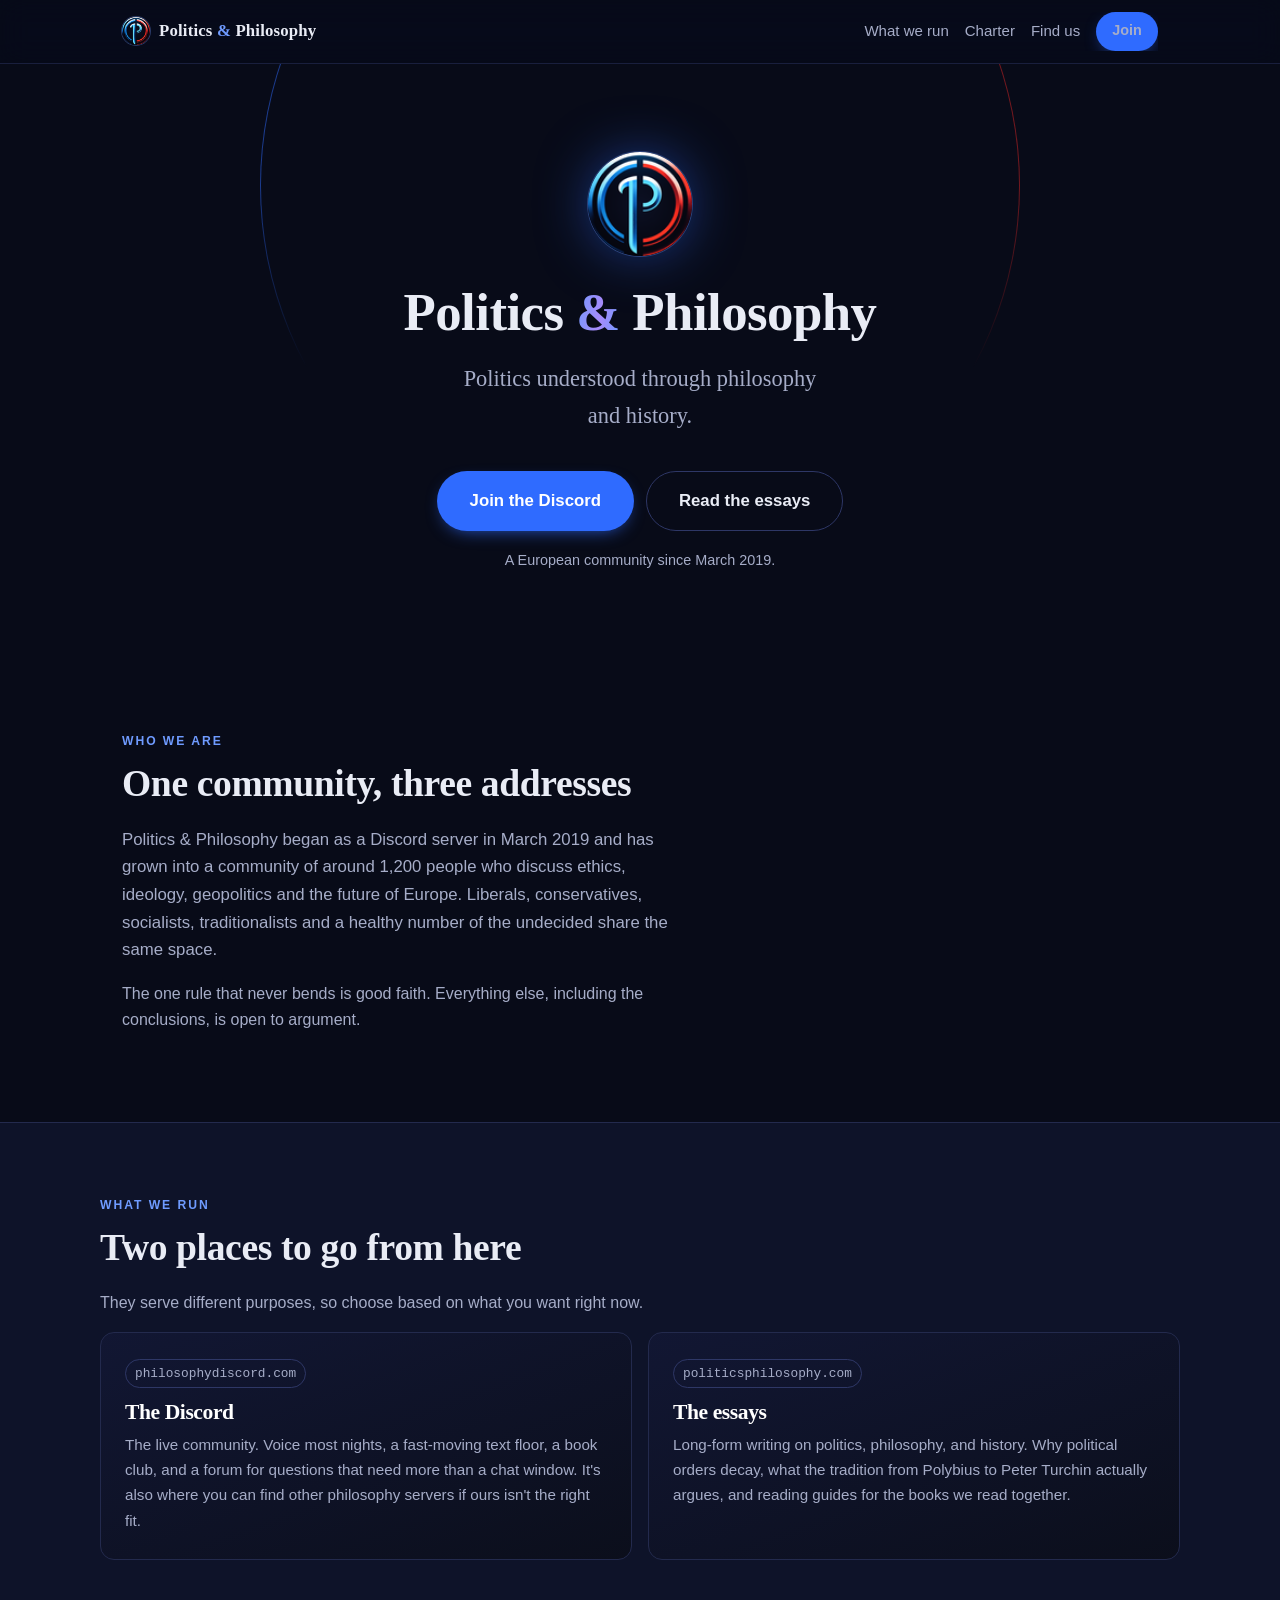
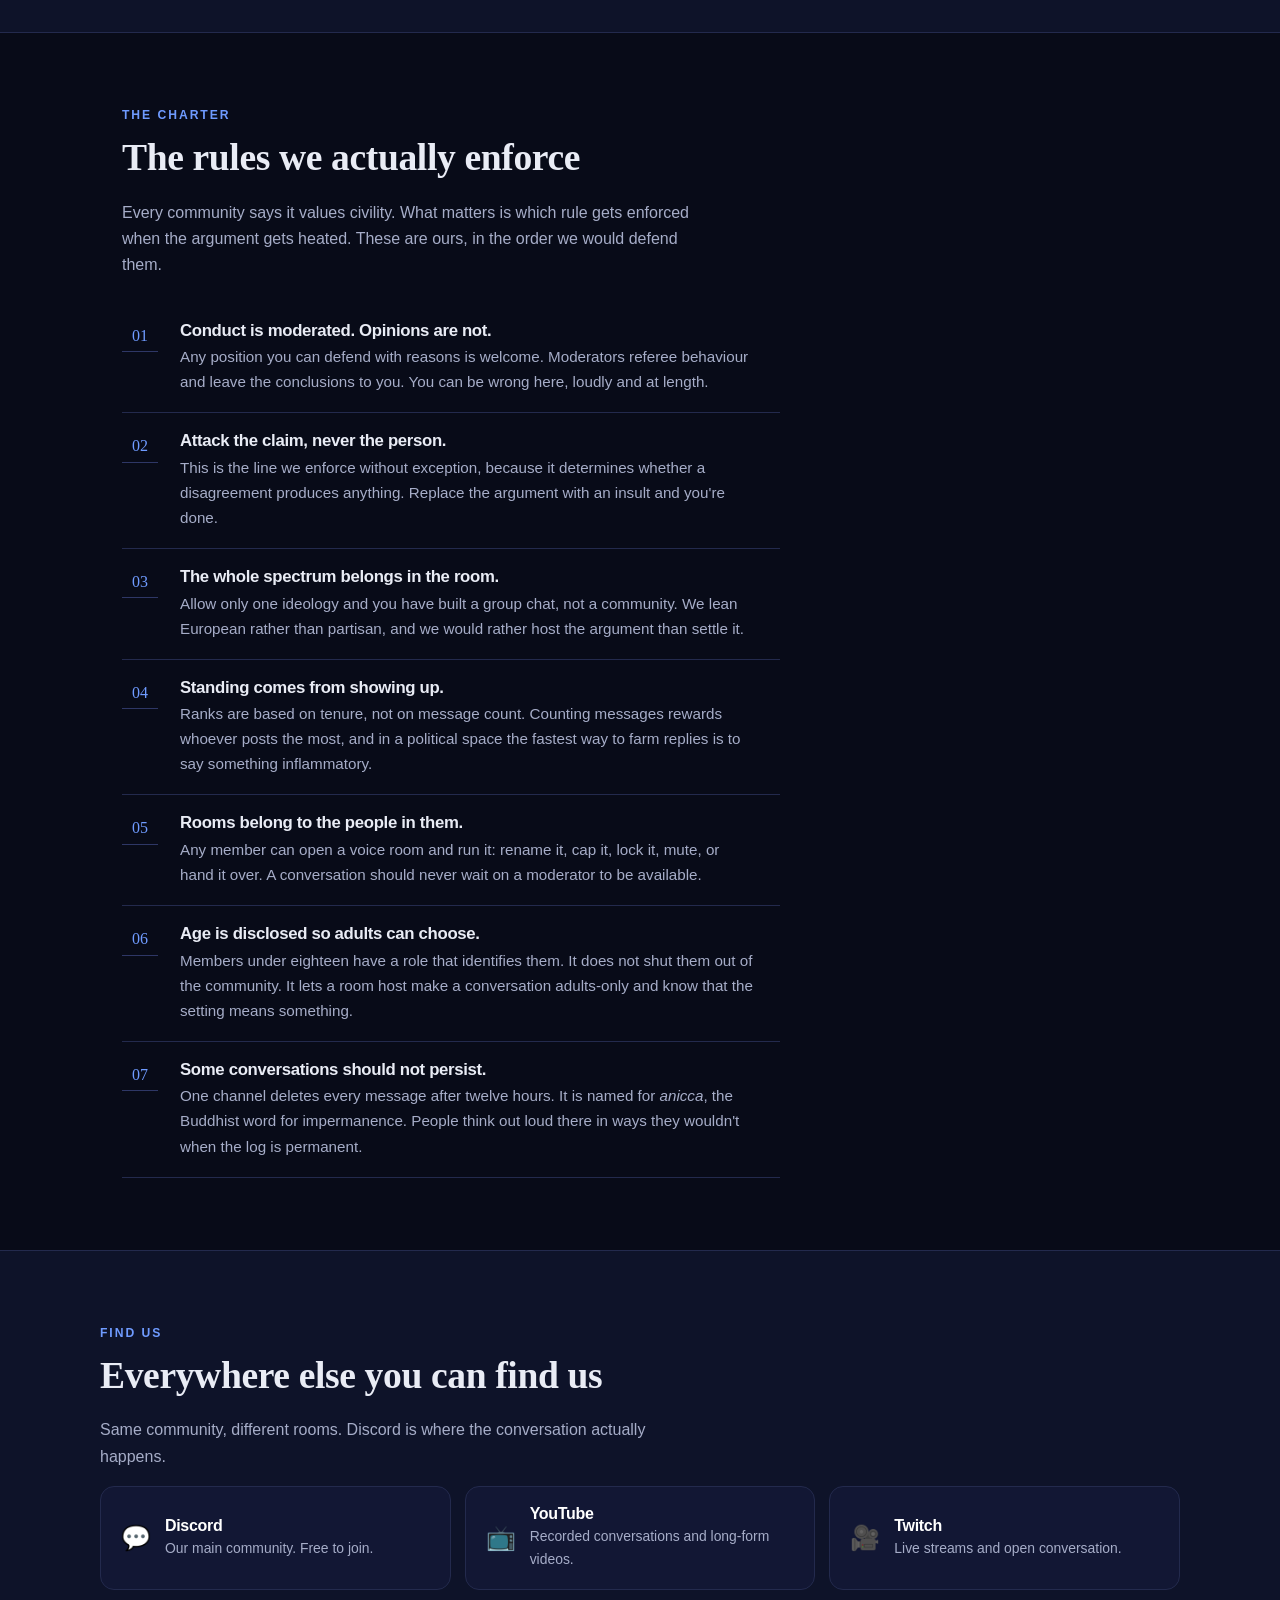
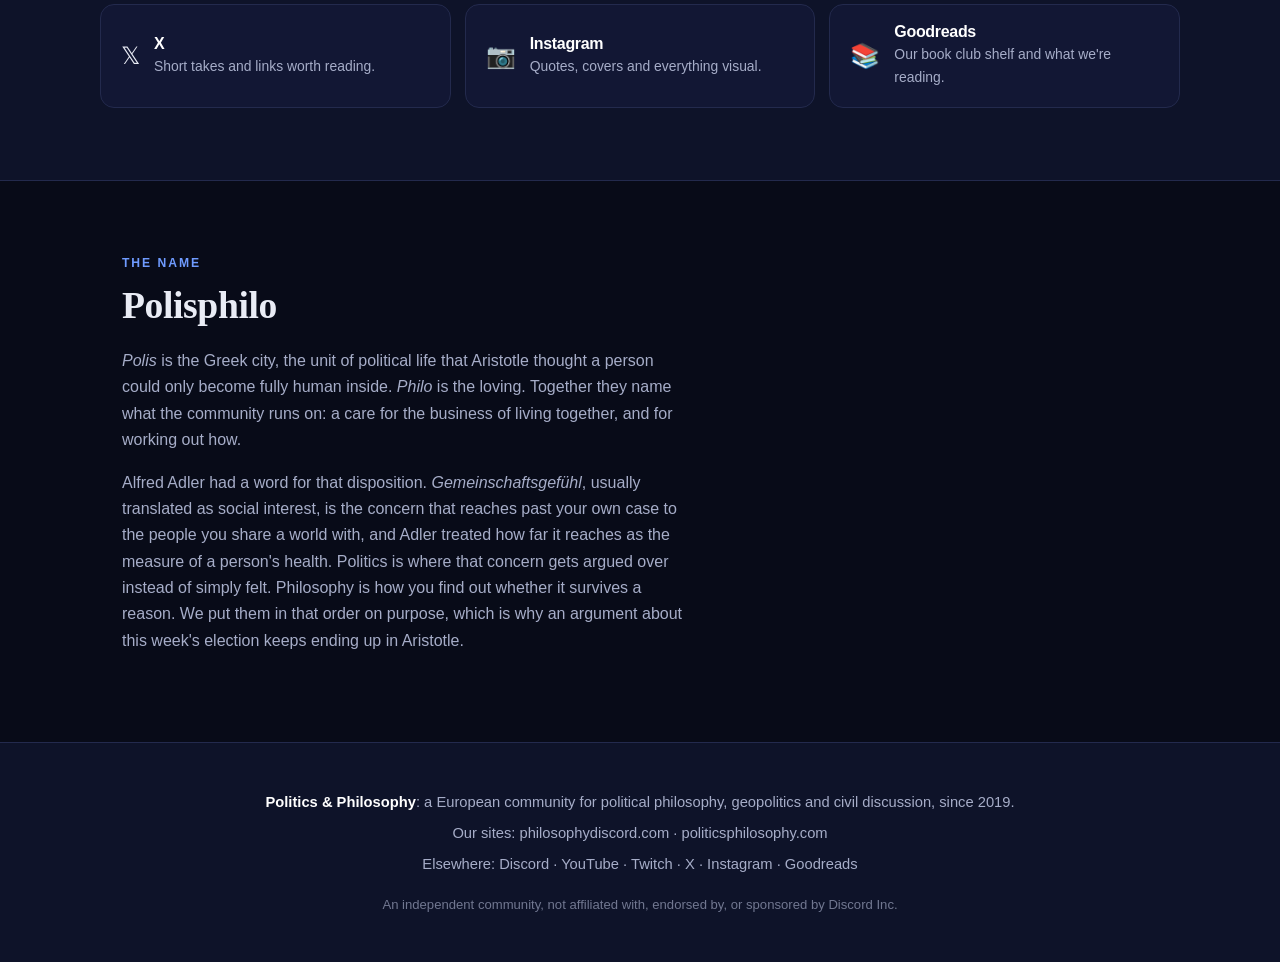
==== commit 1c56b8f9: "Apply copy revisions and reground the name section in Adler Work through the requested line edits ac" ====
--- a/index.html
+++ b/index.html
@@ -47,7 +47,7 @@
       "image": "https://polisphilo.com/og.png",
       "foundingDate": "2019-03-08",
       "description": "A free-speech European community for political philosophy, ethics, geopolitics and European politics, running on Discord since 2019.",
-      "slogan": "Politics, understood through philosophy and history.",
+      "slogan": "Politics understood through philosophy and history.",
       "sameAs": [
         "https://politicsphilosophy.com/",
         "https://philosophydiscord.com/",
@@ -96,12 +96,12 @@
   <div class="arc" aria-hidden="true"></div>
   <img class="mark" src="/mark.png" alt="The Politics &amp; Philosophy monogram" width="104" height="104">
   <h1>Politics <span class="grad">&amp;</span> Philosophy</h1>
-  <p class="tagline">Politics, understood through philosophy and history.</p>
+  <p class="tagline">Politics understood through philosophy and history.</p>
   <div class="cta-row">
     <a class="btn btn-lg" href="https://philosophydiscord.com/">Join the Discord</a>
     <a class="btn btn-lg btn-ghost" href="https://politicsphilosophy.com/">Read the essays</a>
   </div>
-  <p class="microcopy">A European community, running since March 2019.</p>
+  <p class="microcopy">A European community since March 2019.</p>
 </header>
 
 <main>
@@ -109,31 +109,31 @@
     <div class="band-head" data-reveal>
       <span class="kicker">Who we are</span>
       <h2>One community, three addresses</h2>
-      <p class="lead-sm">Politics &amp; Philosophy started as a Discord server in March 2019 and has grown into a
-        community of around 1,200 people who argue about ethics, ideology, geopolitics and the future of Europe.
+      <p class="lead-sm">Politics &amp; Philosophy began as a Discord server in March 2019 and has grown into a
+        community of around 1,200 people who discuss ethics, ideology, geopolitics and the future of Europe.
         Liberals, conservatives, socialists, traditionalists and a healthy number of the undecided share the same
-        channels.</p>
-      <p>The rule that never bends is good faith. Everything else, including the conclusions, is up for
+        space.</p>
+      <p>The one rule that never bends is good faith. Everything else, including the conclusions, is open to
         argument.</p>
     </div>
   </section>
 
   <section class="band alt" id="properties">
     <div class="band-head" data-reveal><span class="kicker">What we run</span><h2>Two places to go from here</h2>
-      <p>They do different jobs, so pick by what you want right now.</p></div>
+      <p>They serve different purposes, so choose based on what you want right now.</p></div>
     <div class="properties" data-stagger>
       <div class="property chat" data-reveal>
         <span class="dom">philosophydiscord.com</span>
         <h3><a href="https://philosophydiscord.com/">The Discord</a></h3>
-        <p>The live community. Voice most nights, a fast text floor, a book club, and a forum for the questions
-          that need more than a chat window. Also the place to find other philosophy servers if ours is not
-          the right fit.</p>
+        <p>The live community. Voice most nights, a fast-moving text floor, a book club, and a forum for
+          questions that need more than a chat window. It's also where you can find other philosophy
+          servers if ours isn't the right fit.</p>
       </div>
       <div class="property pub" data-reveal>
         <span class="dom">politicsphilosophy.com</span>
         <h3><a href="https://politicsphilosophy.com/">The essays</a></h3>
-        <p>Long-form writing on political philosophy and history. Why political orders decay, what the tradition
-          from Polybius to Peter Turchin actually claimed, and reading guides for the books we work through
+        <p>Long-form writing on politics, philosophy, and history. Why political orders decay, what the
+          tradition from Polybius to Peter Turchin actually argues, and reading guides for the books we read
           together.</p>
       </div>
     </div>
@@ -143,28 +143,28 @@
     <div class="band-head" data-reveal>
       <span class="kicker">The charter</span>
       <h2>The rules we actually enforce</h2>
-      <p>Every community says it wants civility. What matters is which rule gets enforced when the argument
-        gets uncomfortable. These are ours, in the order we would defend them.</p>
+      <p>Every community says it values civility. What matters is which rule gets enforced when the argument
+        gets heated. These are ours, in the order we would defend them.</p>
     </div>
     <ol class="charter" data-stagger>
       <li data-reveal>
         <h3>Conduct is moderated. Opinions are not.</h3>
-        <p>Any position you are willing to defend with reasons is welcome. Moderators referee behaviour and
-          leave the conclusions to you. You can be wrong here, loudly, at length.</p>
+        <p>Any position you can defend with reasons is welcome. Moderators referee behaviour and
+          leave the conclusions to you. You can be wrong here, loudly and at length.</p>
       </li>
       <li data-reveal>
         <h3>Attack the claim, never the person.</h3>
-        <p>This is the line that gets enforced without exception, because it is the one that decides whether a
-          disagreement produces anything. Swap the argument for the insult and you are done.</p>
-      </li>
-      <li data-reveal>
-        <h3>The whole spectrum stays in the room.</h3>
-        <p>Admit only one ideology and you have built a group chat, not a community. We lean European rather
+        <p>This is the line we enforce without exception, because it determines whether a
+          disagreement produces anything. Replace the argument with an insult and you're done.</p>
+      </li>
+      <li data-reveal>
+        <h3>The whole spectrum belongs in the room.</h3>
+        <p>Allow only one ideology and you have built a group chat, not a community. We lean European rather
           than partisan, and we would rather host the argument than settle it.</p>
       </li>
       <li data-reveal>
-        <h3>Standing comes from turning up.</h3>
-        <p>Ranks are gated by tenure, not by message count. Counting messages rewards whoever posts most, and in
+        <h3>Standing comes from showing up.</h3>
+        <p>Ranks are based on tenure, not on message count. Counting messages rewards whoever posts the most, and in
           a political space the fastest way to farm replies is to say something inflammatory.</p>
       </li>
       <li data-reveal>
@@ -173,34 +173,34 @@
           conversation should never wait on a moderator to be available.</p>
       </li>
       <li data-reveal>
-        <h3>Age is disclosed, so adults can choose.</h3>
-        <p>Members under eighteen carry a role that identifies them. It does not shut them out of the community.
-          It lets a room host set an adults-only conversation and know that the setting means something.</p>
+        <h3>Age is disclosed so adults can choose.</h3>
+        <p>Members under eighteen have a role that identifies them. It does not shut them out of the community.
+          It lets a room host make a conversation adults-only and know that the setting means something.</p>
       </li>
       <li data-reveal>
         <h3>Some conversations should not persist.</h3>
         <p>One channel deletes every message after twelve hours. It is named for <em>anicca</em>, the Buddhist
-          word for impermanence. People think out loud there in a way they will not when the log is forever.</p>
+          word for impermanence. People think out loud there in ways they wouldn't when the log is permanent.</p>
       </li>
     </ol>
   </section>
 
   <section class="band alt" id="find">
-    <div class="band-head" data-reveal><span class="kicker">Find us</span><h2>Everywhere else we exist</h2>
-      <p>Same community, different rooms. The Discord is where the conversation actually happens.</p></div>
+    <div class="band-head" data-reveal><span class="kicker">Find us</span><h2>Everywhere else you can find us</h2>
+      <p>Same community, different rooms. Discord is where the conversation actually happens.</p></div>
     <div class="platforms" data-stagger>
       <div class="platform discord" data-reveal><span class="g">💬</span>
-        <div><h3><a href="https://discord.gg/RZgT4HBjCR" rel="noopener">Discord</a></h3><p>The community itself. Free to join.</p></div></div>
+        <div><h3><a href="https://discord.gg/RZgT4HBjCR" rel="noopener">Discord</a></h3><p>Our main community. Free to join.</p></div></div>
       <div class="platform youtube" data-reveal><span class="g">📺</span>
-        <div><h3><a href="https://www.youtube.com/@polisphilo" rel="noopener">YouTube</a></h3><p>Recorded discussion and long-form video.</p></div></div>
+        <div><h3><a href="https://www.youtube.com/@polisphilo" rel="noopener">YouTube</a></h3><p>Recorded conversations and long-form videos.</p></div></div>
       <div class="platform twitch" data-reveal><span class="g">🎥</span>
         <div><h3><a href="https://www.twitch.tv/polisphilo" rel="noopener">Twitch</a></h3><p>Live streams and open conversation.</p></div></div>
       <div class="platform x" data-reveal><span class="g">𝕏</span>
-        <div><h3><a href="https://x.com/polisphilo" rel="noopener">X</a></h3><p>Short arguments and links worth reading.</p></div></div>
+        <div><h3><a href="https://x.com/polisphilo" rel="noopener">X</a></h3><p>Short takes and links worth reading.</p></div></div>
       <div class="platform instagram" data-reveal><span class="g">📷</span>
-        <div><h3><a href="https://www.instagram.com/polisphilo" rel="noopener">Instagram</a></h3><p>Quotes, covers and the visual side.</p></div></div>
+        <div><h3><a href="https://www.instagram.com/polisphilo" rel="noopener">Instagram</a></h3><p>Quotes, covers and everything visual.</p></div></div>
       <div class="platform goodreads" data-reveal><span class="g">📚</span>
-        <div><h3><a href="https://www.goodreads.com/group/show/7275049-politics-philosophy-book-club" rel="noopener">Goodreads</a></h3><p>The book club shelf and what we have read.</p></div></div>
+        <div><h3><a href="https://www.goodreads.com/group/show/7275049-politics-philosophy-book-club" rel="noopener">Goodreads</a></h3><p>Our book club shelf and what we're reading.</p></div></div>
     </div>
   </section>
 
@@ -209,12 +209,14 @@
       <span class="kicker">The name</span>
       <h2>Polisphilo</h2>
       <p><em>Polis</em> is the Greek city, the unit of political life that Aristotle thought a person could only
-        become fully human inside. <em>Philo</em> is the loving. Put them together and you get the short form of
-        what the community is: an affection for the business of living together and arguing about how.</p>
-      <p>The mark is a column split blue and red, the two halves of an argument holding up the same roof. If you
-        need it for a listing or a write-up, the logo files are
-        <a href="/logo.png">here</a> and <a href="/mark.png">here</a>, and the name is written
-        <strong>Politics &amp; Philosophy</strong> in full or <strong>P&amp;P</strong> short.</p>
+        become fully human inside. <em>Philo</em> is the loving. Together they name what the community runs on:
+        a care for the business of living together, and for working out how.</p>
+      <p>Alfred Adler had a word for that disposition. <em>Gemeinschaftsgefühl</em>, usually translated as
+        social interest, is the concern that reaches past your own case to the people you share a world with,
+        and Adler treated how far it reaches as the measure of a person's health. Politics is where that concern
+        gets argued over instead of simply felt. Philosophy is how you find out whether it survives a reason. We
+        put them in that order on purpose, which is why an argument about this week's election keeps ending up
+        in Aristotle.</p>
     </div>
   </section>
 </main>
--- a/style.css
+++ b/style.css
@@ -340,7 +340,13 @@
 }
 
 /* the blue/red arc from the logo, drawn in CSS behind the mark */
-.arc{position:absolute; left:50%; top:0; width:min(760px,92vw); aspect-ratio:1; translate:-50% -34%; pointer-events:none; z-index:-1; opacity:.5}
+.arc{
+  position:absolute; left:50%; top:0; width:min(760px,92vw); aspect-ratio:1; translate:-50% -34%;
+  pointer-events:none; z-index:-1; opacity:.5;
+  /* fade the lower sweep so the curve stops before it crosses the tagline */
+  -webkit-mask-image:linear-gradient(to bottom,#000 50%,transparent 74%);
+  mask-image:linear-gradient(to bottom,#000 50%,transparent 74%);
+}
 .arc::before,.arc::after{
   content:""; position:absolute; inset:0; border-radius:50%; border:1px solid transparent;
 }
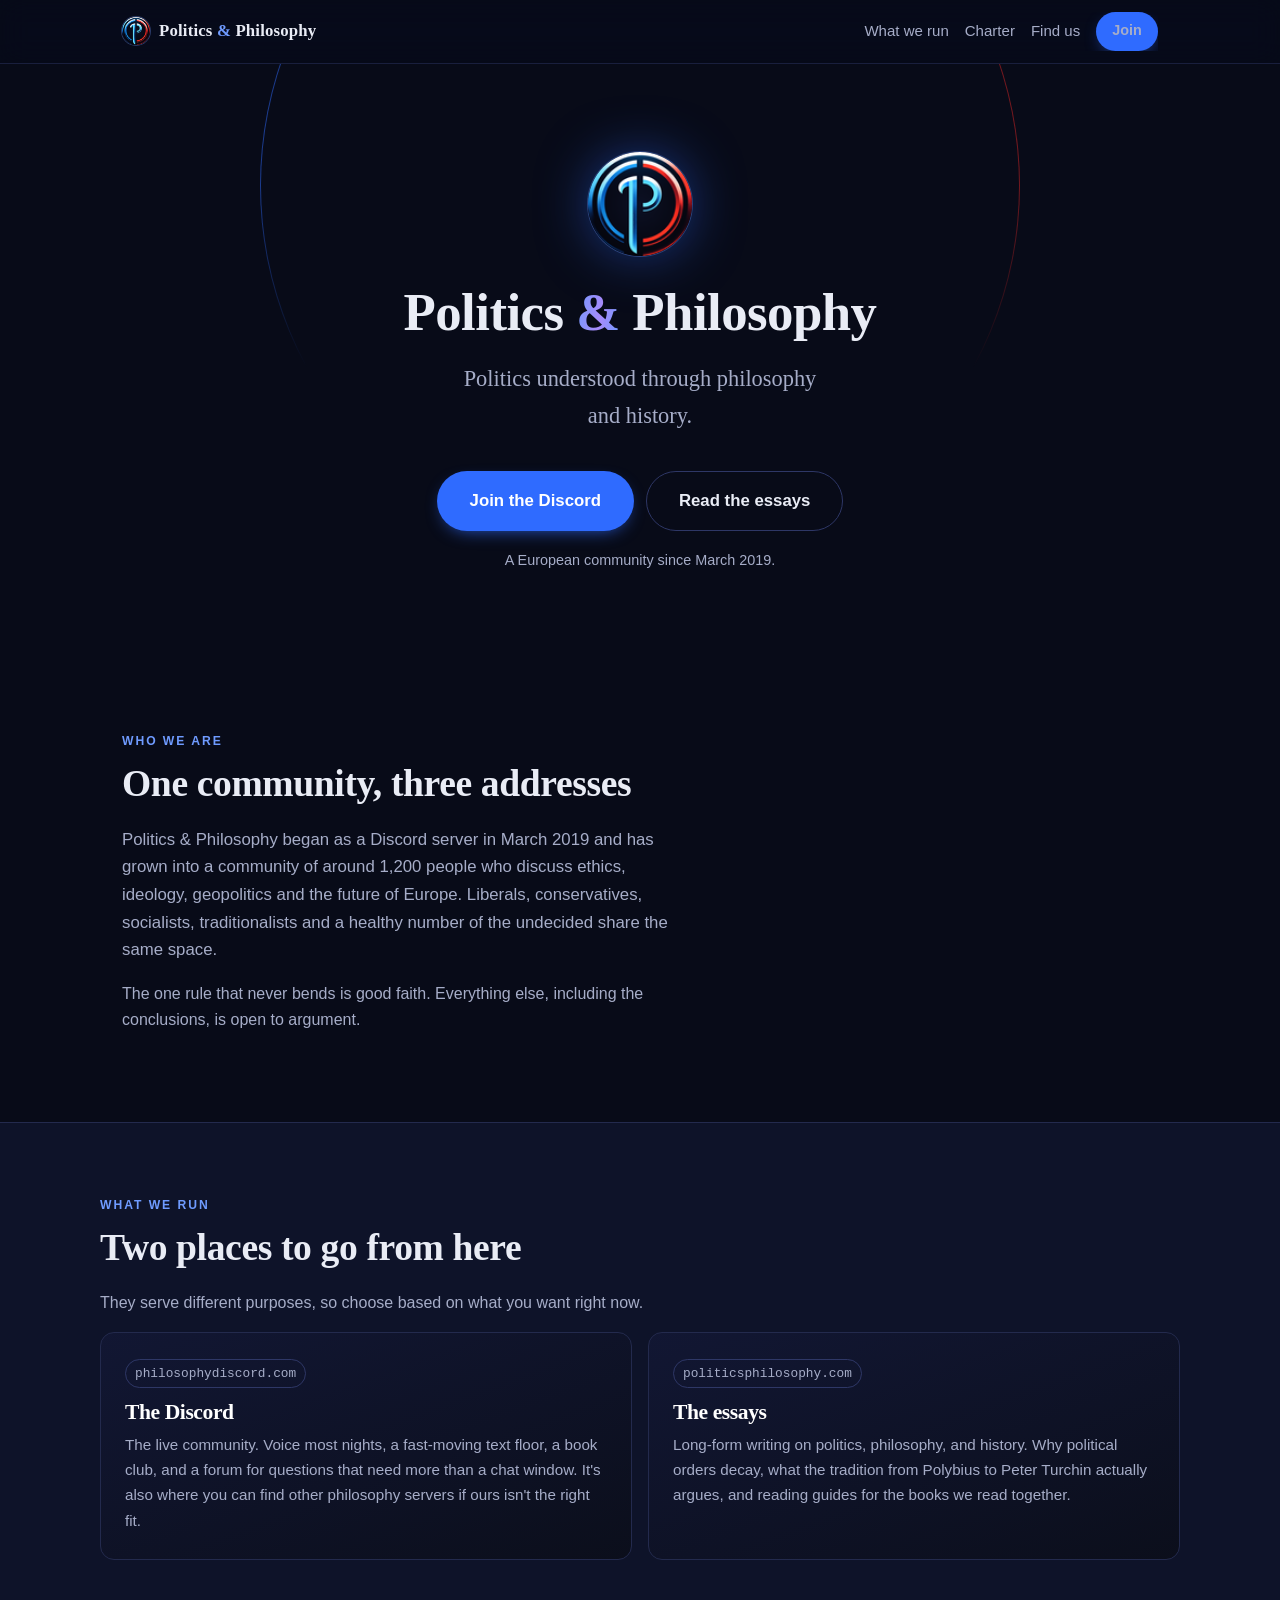
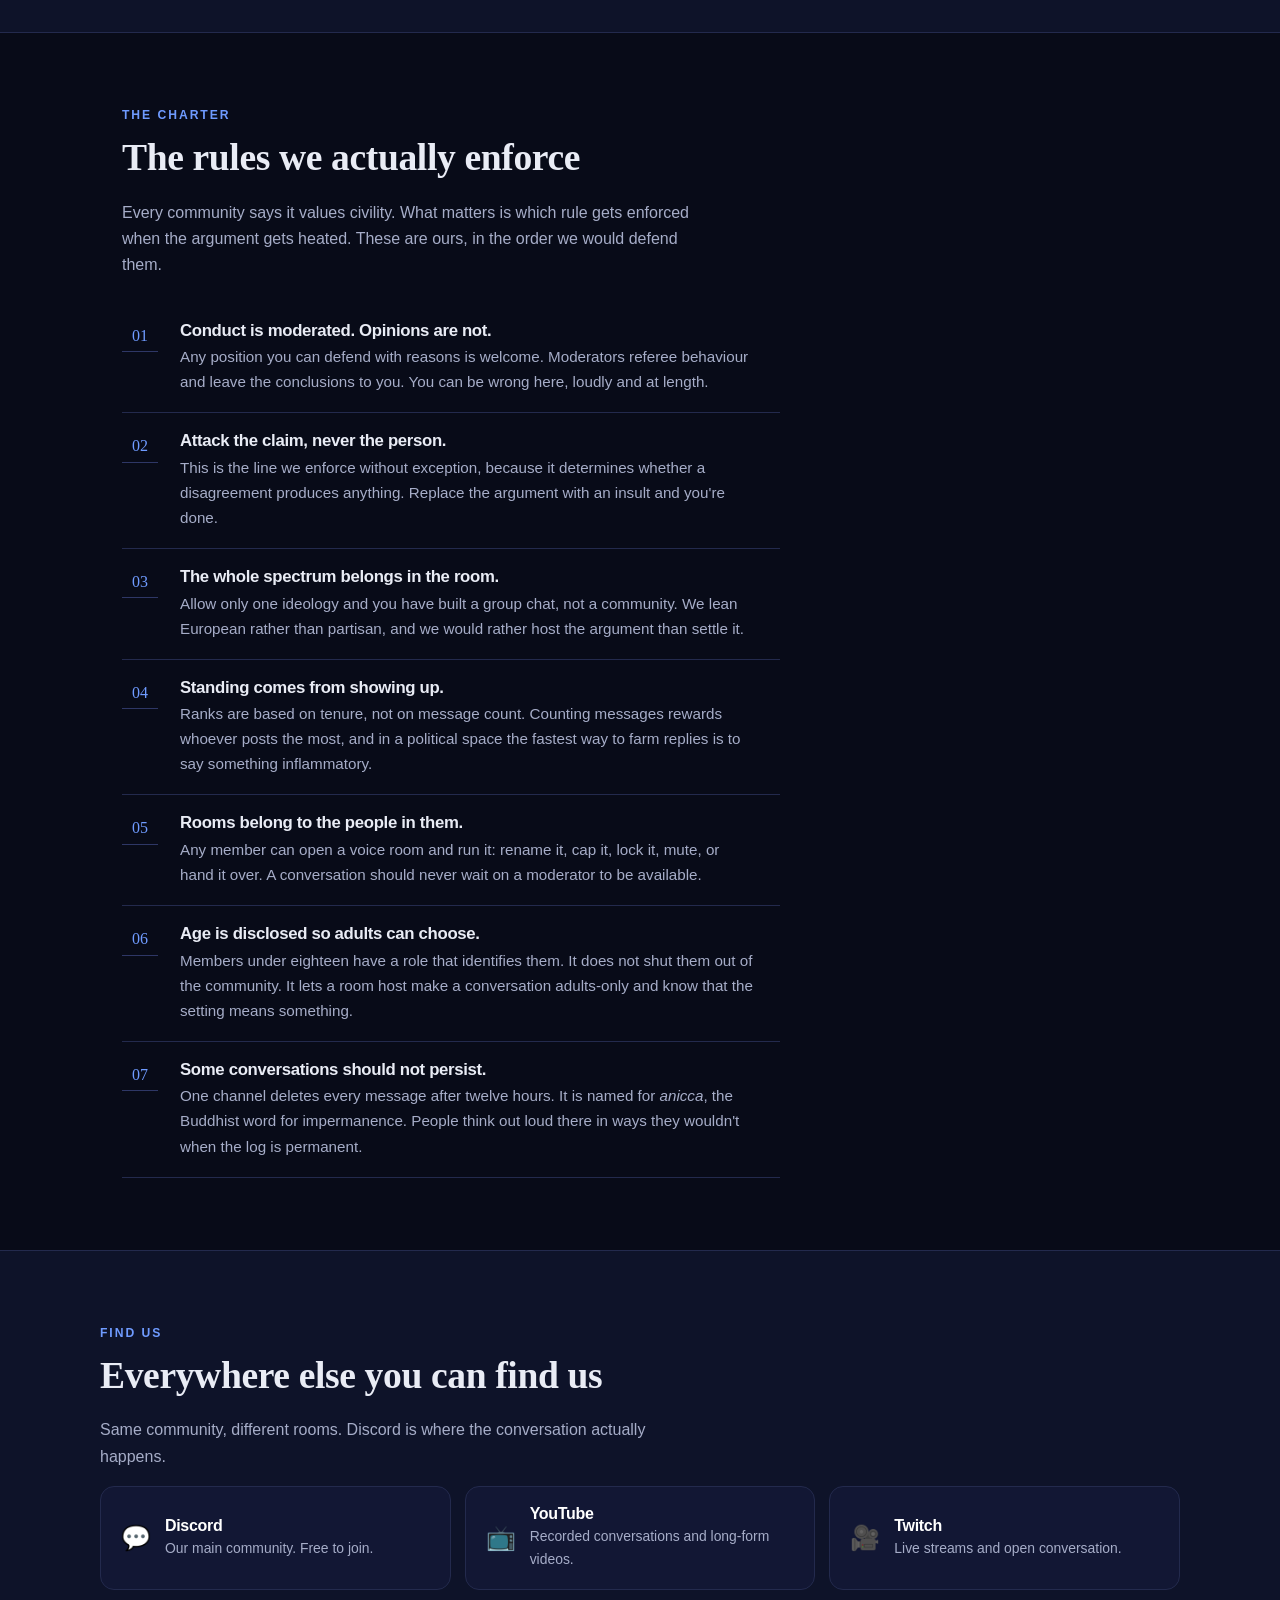
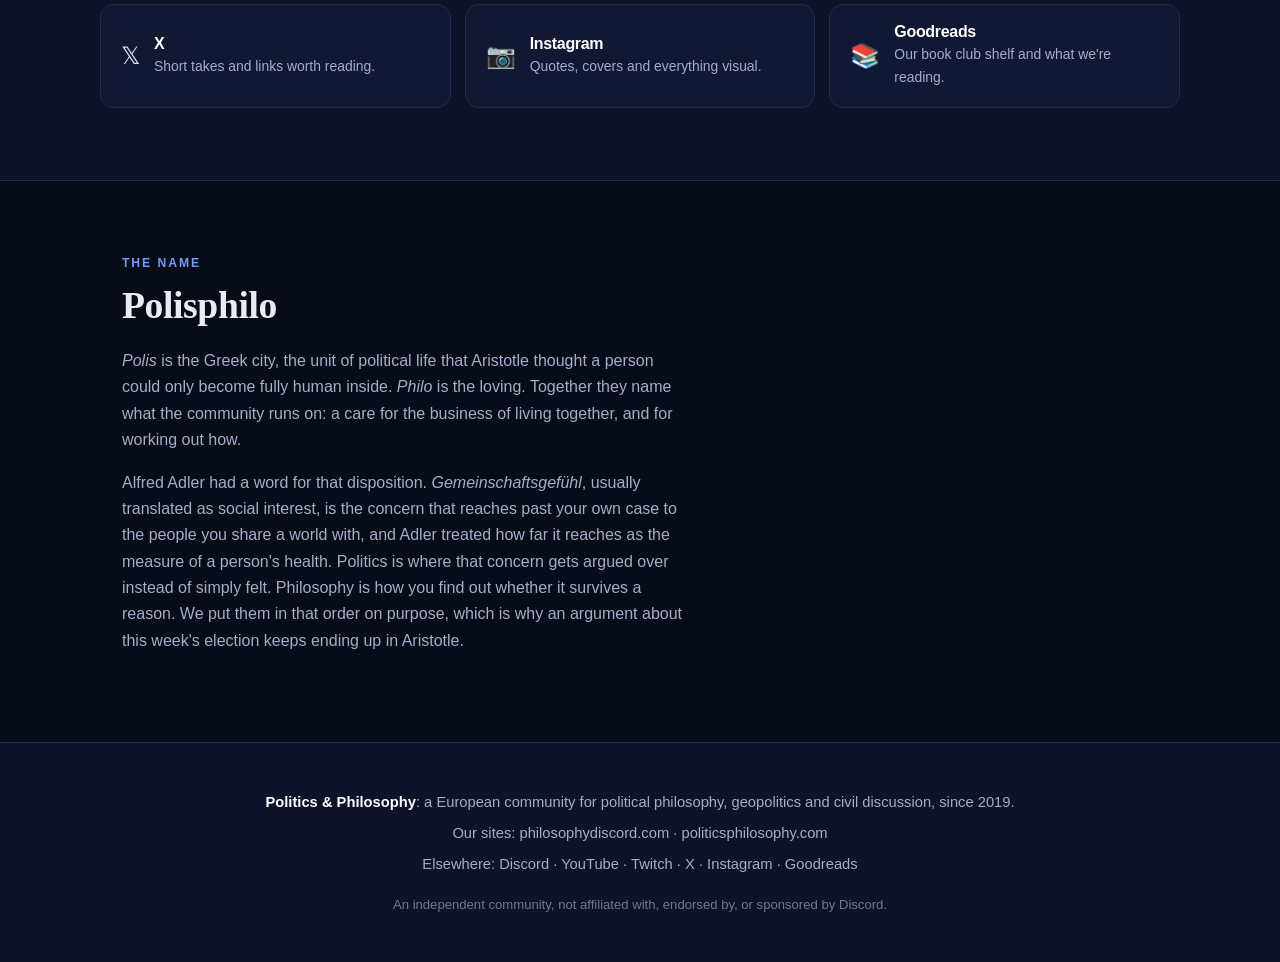
==== commit a6224572: "Align the disclaimer with the Discord site and clean stylesheet comments Name Discord rather than Di" ====
--- a/index.html
+++ b/index.html
@@ -231,7 +231,7 @@
      <a href="https://x.com/polisphilo" rel="noopener">X</a> ·
      <a href="https://www.instagram.com/polisphilo" rel="noopener">Instagram</a> ·
      <a href="https://www.goodreads.com/group/show/7275049-politics-philosophy-book-club" rel="noopener">Goodreads</a></p>
-  <p class="disclaimer">An independent community, not affiliated with, endorsed by, or sponsored by Discord Inc.</p>
+  <p class="disclaimer">An independent community, not affiliated with, endorsed by, or sponsored by Discord.</p>
 </footer>
 
 </body>
--- a/style.css
+++ b/style.css
@@ -1,4 +1,4 @@
-/* Politics & Philosophy — polisphilo.com */
+/* Politics & Philosophy, polisphilo.com */
 
 :root{
   --bg:#080b18; --bg2:#0b0e1a; --panel:#121734; --panel2:#0e1329; --ink:#e9ecf5; --muted:#a6adc8;
@@ -320,7 +320,7 @@
   .ticker-track{animation:none}
 }
 /* ============================================================
-   BRAND LAYER — polisphilo.com
+   BRAND LAYER: polisphilo.com
    The entity node. Appended to the shared base stylesheet.
    Uses both halves of the mark, blue and red, symmetrically.
    ============================================================ */
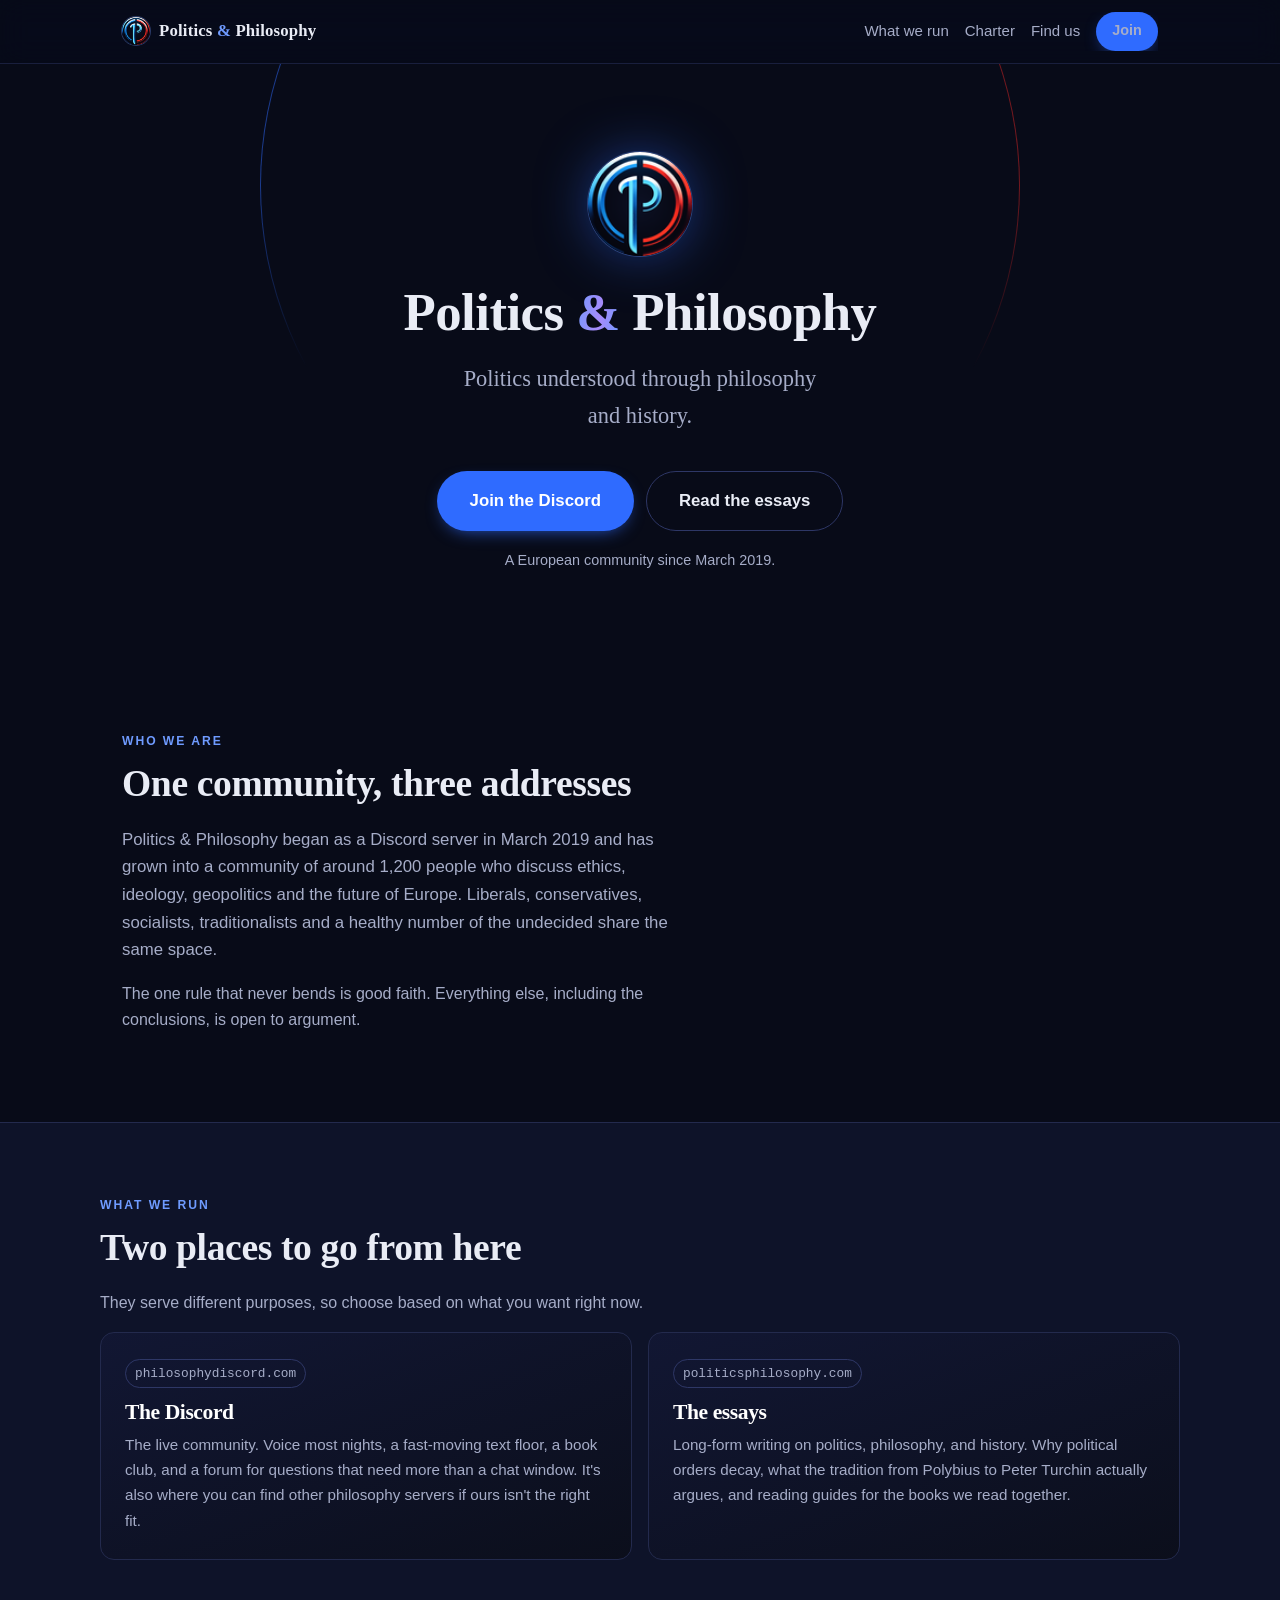
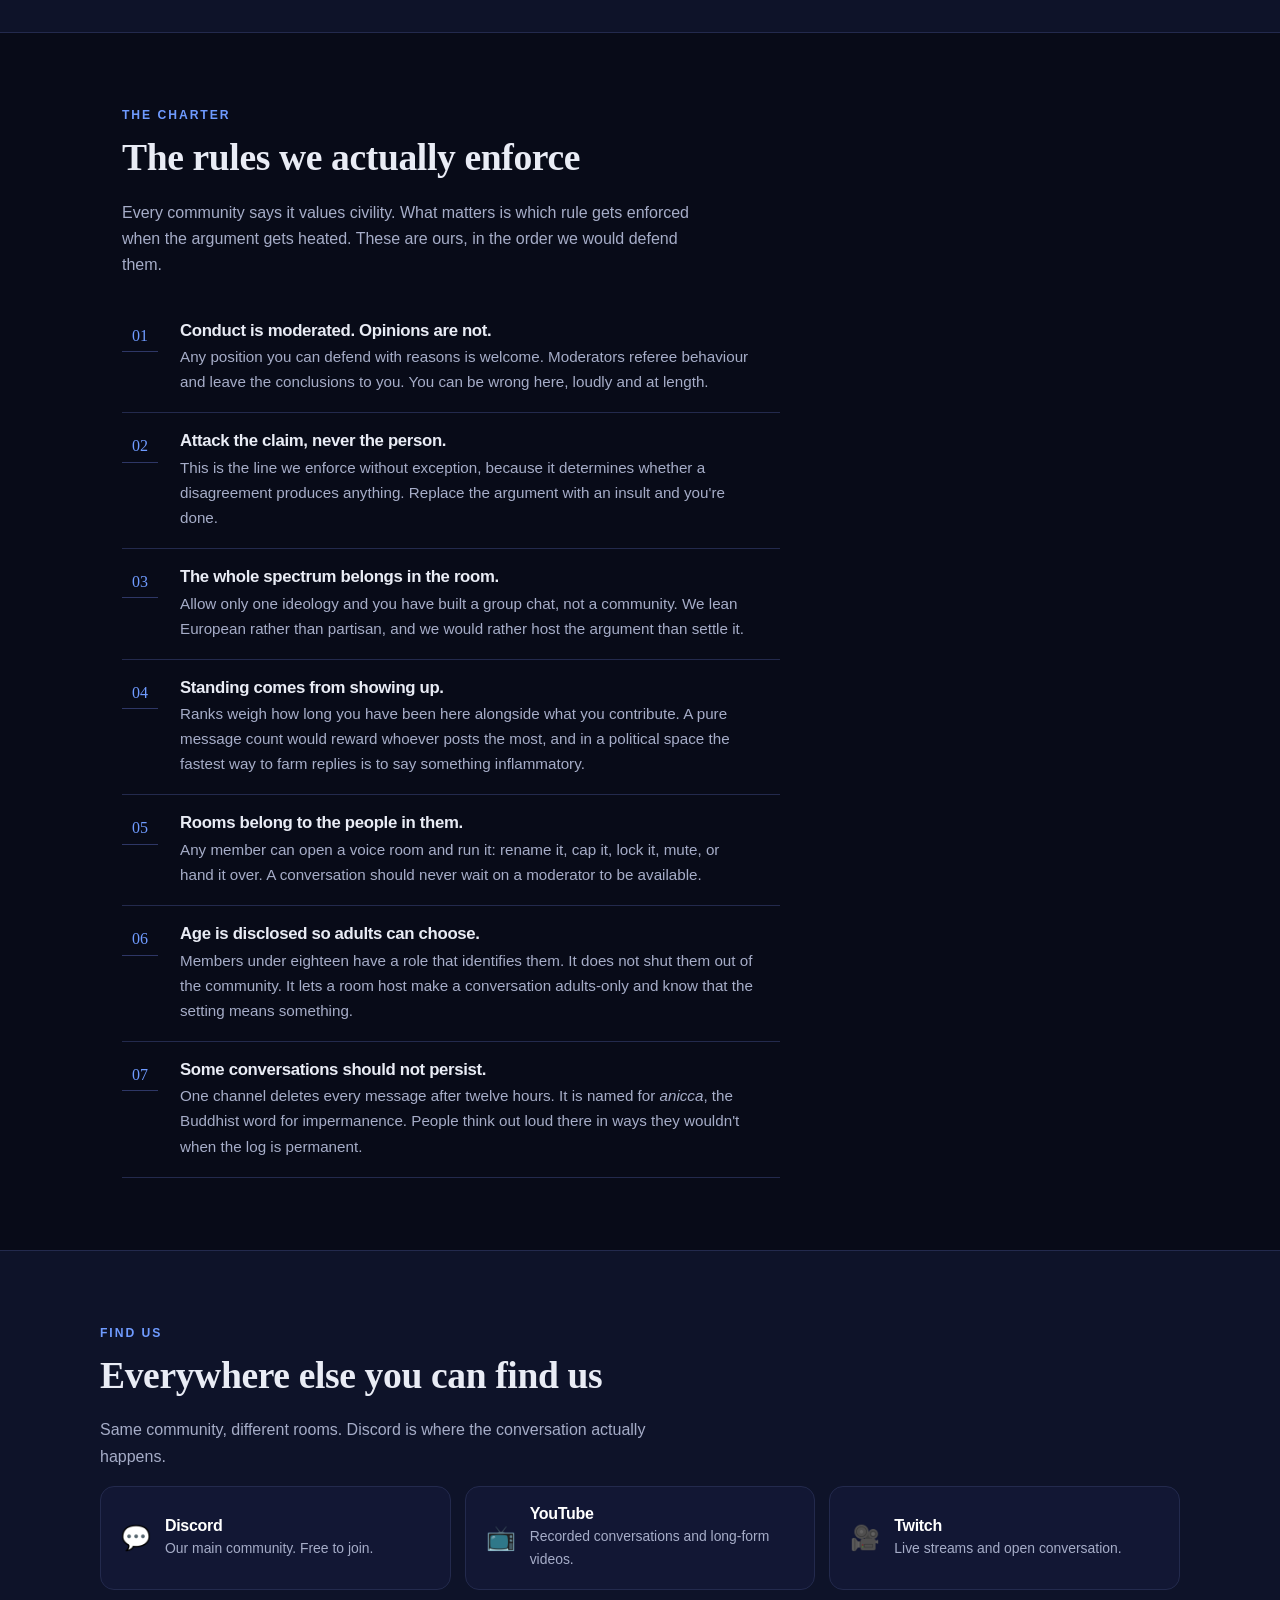
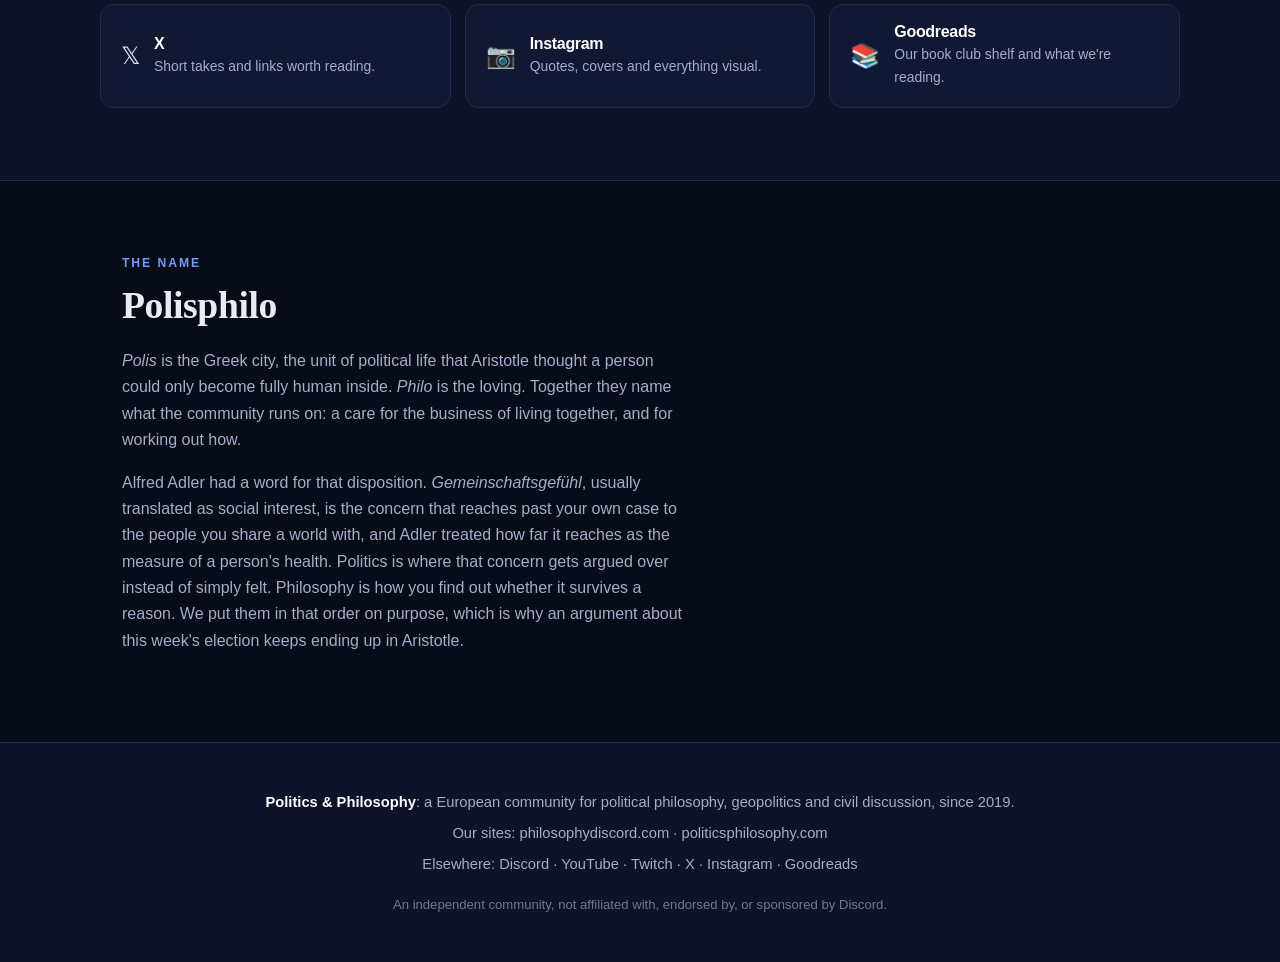
==== commit e7d1ed6f: "Correct the charter clause on how ranks work Ranks weigh how long you have been here alongside what " ====
--- a/index.html
+++ b/index.html
@@ -164,8 +164,9 @@
       </li>
       <li data-reveal>
         <h3>Standing comes from showing up.</h3>
-        <p>Ranks are based on tenure, not on message count. Counting messages rewards whoever posts the most, and in
-          a political space the fastest way to farm replies is to say something inflammatory.</p>
+        <p>Ranks weigh how long you have been here alongside what you contribute. A pure message count would reward
+          whoever posts the most, and in a political space the fastest way to farm replies is to say something
+          inflammatory.</p>
       </li>
       <li data-reveal>
         <h3>Rooms belong to the people in them.</h3>
